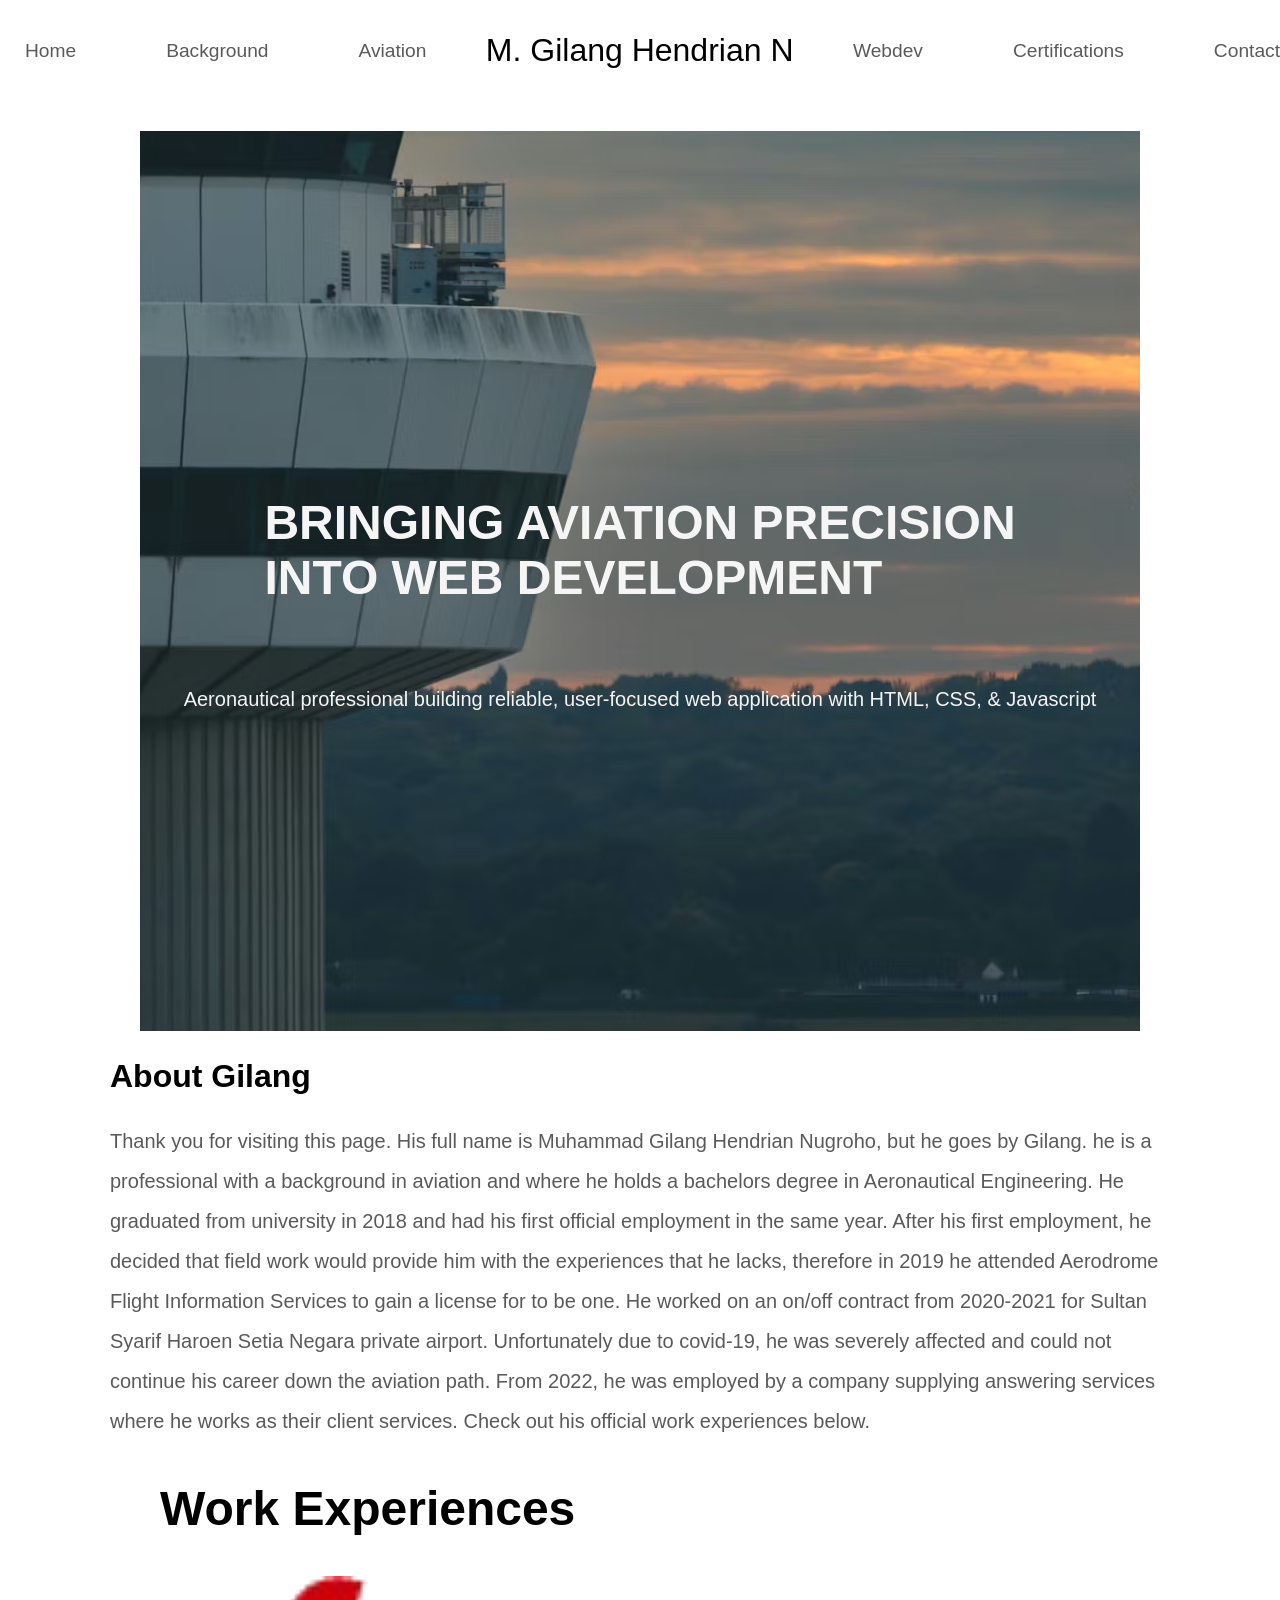
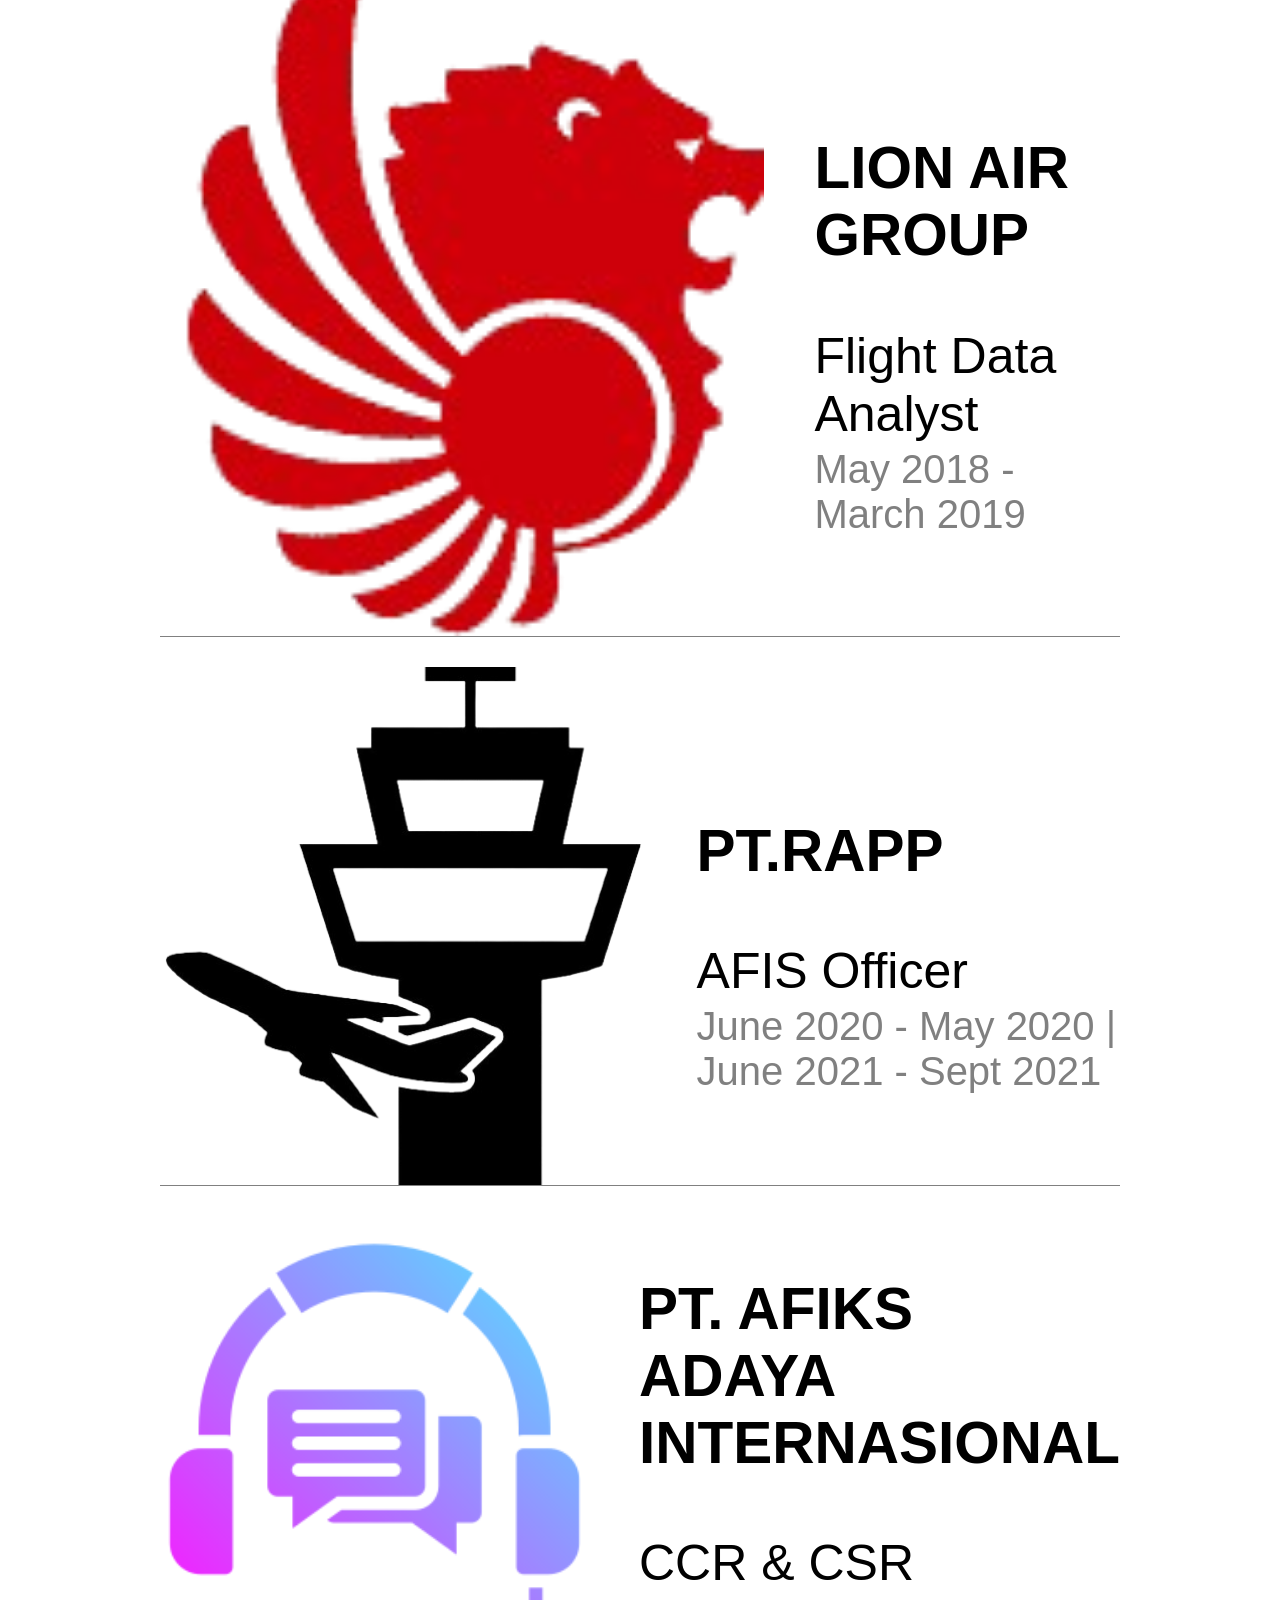
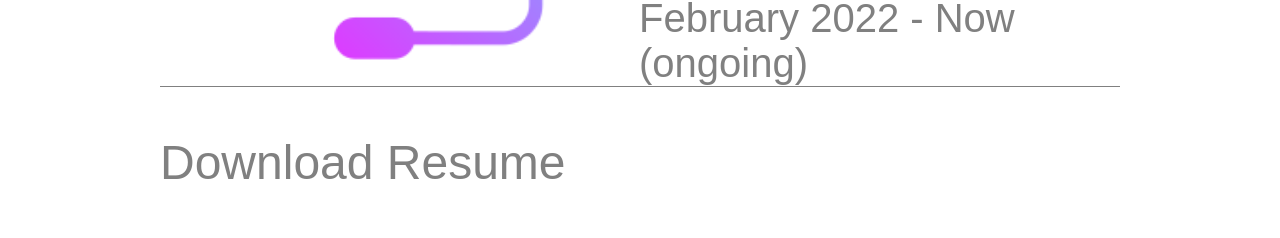
==== index.html @ 35572a52 "exam update_7_apikeyremoved(12/04)" ====
<!DOCTYPE html>
<html lang="en">
<!-- THIS WHOLE WEB PAGE IS INSPIRED BY louispeck.com -->

<head>
    <meta charset="UTF-8">
    <meta name="viewport" content="width=device-width, initial-scale=1.0">
    <title>Document</title>
    <link rel="stylesheet" href="styles.css">
    
</head>

<body>
    <header>
        <nav class="top-navigation">

            <div class="menu-icon">
                <img style="width: 30px;" src="images/hamburger-icon-removebg-preview.png" alt="menu-bar">
            </div>

            <div class="nav-bar1">
                <p><a href="index.html">Home</a></p>
                <p><a href="#me">Background</a></p>
                <p><a href="Aviation.html">Aviation</a></p>
            </div>

            <div class="name">
                <p>M. Gilang Hendrian N</p>
            </div>

            <div class="nav-bar2">
                <p><a href="webdev.html">Webdev</a></p>
                <p>Certifications</p>
                <p>Contact</p>
            </div>

        </nav>

        <div class="dropdown">
            <a href="index.html">Home</a>
            <a href="#me">Background</a>
            <a href="">Aviation</a>
            <a href="">Webdev</a>
            <a href="">Miscellanous</a>
            <a href="">Contact</a>
        </div>
    </header>

    <main>

        <!-- HERO SECTION -->
        <section class="hero container">
            <!-- <img src="images/hero-bg.png" alt="background"> -->
            <div class="hero-text">
                <h4>BRINGING AVIATION PRECISION <br>INTO WEB DEVELOPMENT</h4>
                <p>Aeronautical professional building reliable, user-focused web application with HTML, CSS, &
                    Javascript</p>
            </div>

        </section>

        <!-- ABOUT ME SECTION -->

        <section class="about-me container">
            <h2 id="me">About Gilang</h2>
            <div class="about-gilang">

                <p>
                    Thank you for visiting this page. His full name is Muhammad Gilang Hendrian Nugroho, but he goes by
                    Gilang. he is a professional with a background in aviation and where he holds a bachelors degree in
                    Aeronautical Engineering. He graduated from university in 2018 and had his first official employment
                    in
                    the same year. After his first employment, he decided that field work would provide him with the
                    experiences that he lacks, therefore in 2019 he attended Aerodrome Flight Information Services to
                    gain a
                    license for to be one. He worked on an on/off contract from 2020-2021 for Sultan Syarif Haroen Setia
                    Negara private airport. Unfortunately due to covid-19, he was severely affected and could not
                    continue
                    his career down the aviation path. From 2022, he was employed by a company supplying answering
                    services
                    where he works as their client services. Check out his official work experiences below.
                </p>

            </div>
        </section>
        <!-- this experience section is inspired by alexpate.com/info -->
        <section class="work-experience container">
            <h2>Work Experiences</h2>

            <div class="experience-item">
                <img src="images/lion_air-removebg-preview.png" alt="lion air">
                <div class="experiences-text">
                    <h3>LION AIR GROUP</h3>
                    <p class="role">Flight Data Analyst</p>
                    <p class="date">May 2018 - March 2019</p>

                </div>
            </div>

            <div class="experience-item">
                <img src="images/atc-removebg-preview.png" alt="call center">
                <div class="experiences-text">
                    <h3>PT.RAPP</h3>
                    <p class="role">AFIS Officer</p>
                    <p class="date">June 2020 - May 2020 | June 2021 - Sept 2021</p>

                </div>
            </div>

            <div class="experience-item">
                <img src="images/call center.png" alt="ATC">
                <div class="experiences-text">
                    <h3>PT. AFIKS ADAYA INTERNASIONAL</h3>
                    <p class="role">CCR & CSR</p>
                    <p class="date">February 2022 - Now (ongoing)</p>

                </div>

            </div>

            <div class="resume">
                <p><a href="misc file/RESUME 3.0.pdf">Download Resume</a></p>
            </div>

        </section>





    </main>
</body>

</html>
---- styles.css ----
/* WHOLE DOCUMENT STYLING */

:root {
    --primary: #0361a8;
    /*blue */
    --secondary: #ff7442;
    /*orange*/
    --alternate: #c2444b;
    /*red*/
}

*{
   font-family: sans-serif;
   box-sizing: border-box;
}

body{
    margin: 0;
    overflow-x: hidden;
}

html{
    scroll-behavior: smooth;
}

/* .about-me, .work-experience, .aviation-experience{
    font-size: 80px;
    margin-inline: 200px;
    padding-inline: 200px;
} */

.container{
    max-width: 1000px;
    margin: 0 auto;
    padding: 0 20px;
}





/* >>>>>>>>>>>>>>>>>>>>>>>>>>>>>>> */

/* HEADER SECTION STYLING */

.top-navigation {
    margin-bottom: 30px;
    color: rgb(90, 90, 90);
    display: grid;
    grid-template-columns: 1fr 1fr 1fr;
    font-size: clamp(1rem, 1.5vw, 2rem);
    position: relative;
    z-index: 10;
}

a{
    text-decoration: none;
    color: inherit;
}


.nav-bar1{
    color: rgb(90, 90, 90);
    gap: 90px;
    display: flex;
    justify-content: flex-end;
    align-items: center;
    /* font-size: clamp(14px, 1.5vw, 18px); */
}

.name {    
    display: flex;
    justify-content: center;
    align-items: center;
    font-size: clamp(1rem, 2.5vw, 2rem);
    color: black;
}

.nav-bar2{
    color: rgb(90, 90, 90);
    gap: 90px;
    display: flex;
    justify-content: flex-start;
    align-items: center;
    /* font-size: clamp(14px, 1.5vw, 18px); */
}

.menu-icon{
    display: none;
}

.nav-bar1 p:hover{
    color: #0361a8;
    transition: all 0.2s ease-in-out;
}

.nav-bar2 p:hover{
    color: #0361a8;
    transition: all 0.2s ease-in-out;
}

.dropdown{
    display: none;
  position: absolute;
  background-color: #f9f9f9;
  min-width: 160px;
  box-shadow: 0px 8px 16px 0px rgba(0,0,0,0.2);
  z-index: 1;
    
}

/* >>>>>>>>>>>>>>>>>>>>>>>>>>>>>>> */

/* HERO SECTION STYLING */

.hero {
    border: 1px solid transparent;
    height: 100vh;
    background-image: url(images/hero-bg.png);
    background-position: center;
    background-repeat: no-repeat;
    
    display: flex;
    justify-content: center;
    align-items: center;
}

/* .hero img {
    position: absolute;
    inset: 0;
    z-index: -1;
    width: 100%;
    height: 100%;
    object-fit: cover;
    filter: brightness(0.6) opacity(80%);
} */

.hero-text {
    display: flex;
    flex-direction: column;
    align-items: center;
    justify-content: center;
    color: whitesmoke;
}

.hero-text h4 {
    
    /* display: flex;
    justify-content: center;
    align-items: center;
    text-align: center; */
    font-size: clamp(1.75rem, 5vw, 3rem);
}

.hero-text p {
    font-size: clamp(.875rem, 2vw, 1.25rem);
}

.hero-altpg{
    border: 1px solid transparent;
    position: relative;
    height: 110vh;
    display: flex;
    justify-content: center;
    align-items: center;
    overflow: hidden;

}

.hero-altpg img{

    position: absolute;
    inset: 0;
    z-index: -1;
    width: 100%;
    height: 100%;
    object-fit: fill;
    filter: brightness(0.6) opacity(80%);
    /* position: relative;
    align-items: center;
    inset: 0;
    z-index: -1;
    width: 70%;
    height: 100%;
    object-fit: fill;
    filter: brightness(0.6) opacity(80%); */
}



/* >>>>>>>>>>>>>>>>>>>>>>>>>>>>>>> */

/* ABOUT ME SECTION */

.about-me{
    margin: 0 auto;
    padding: 0 20px;
    max-width: 1100px;
}

.about-me h2{
    font-size: clamp(1.5rem, 4vw, 2rem);
}

.about-gilang p{
    line-height: 2.0;
    color: rgb(90, 90, 90);
    font-size: clamp(.875rem, 2vw, 1.25rem);
    
}

.about-me ul{
    list-style: none;
    line-height: 2.0;
}

.work-experience{
    font-size: clamp(1.5rem, 4vw, 2rem);
}
.experience-item{
    border-bottom: 1px solid grey;
    display: flex;
    align-items: center;
    gap: 20px;
    margin-bottom: 30px;
    font-size: 55px;
}

.experiences-text{
    margin-left: 30px;
    font-size: 50px;
}

.experience-item img{
    width: 100%;
    border-radius: 30px;
    
}

.role {
    margin: 4px 0;
}

.date {
    margin: 0;
    color: gray;
    font-size: 2.5rem;
}

.resume{
    font-size: 3.0rem;
    color: grey;
}

.resume:hover{
    color: black;
    transition: all 0.2s ease-in-out;
}

/* >>>>>>>>>>>>>>>>>>>>>>>>>>>>>>> */

/* AVIATION SECTION */

.aviation-item{
    border-bottom: 1px solid grey;
    color: rgb(90, 90, 90);
    display: flex;
    align-items: center;
    gap: 20px;
    margin-bottom: 50px;
    margin-top: 50px;
    padding-bottom: 100px;
    font-size: 55px;
}

.video-section{
    display: grid;
    grid-template-columns: 1fr 1fr;
    /* gap: 20px; */
    }

.video-card{
    border: 1px solid black;
    height:80vh;
    width: 95%;
    border-radius: 50px;
    overflow: hidden;
    box-shadow: 0 4px 8px rgba(0,0,0,0.1);
}

.video-card video{
     width: 100%;
     height: 70%;
     object-fit: fill;
     /* border-radius: 20px; */
}

.video-description{    
}

.video-description h4{
    border-bottom: 1px solid black;
    margin-top: 0;
    margin-bottom: 0;
    font-size: 50px;
    padding-inline: px;
}

.video-description p{
    font-size: 40px;
    
    margin-top: 0;
}

/* >>>>>>>>>>>>>>>>>>>>>>>>>>>>>>> */

/* WEB DEV & PROJECTS SECTION */

.projects-section {
  display: flex;
  gap: 20px;
  flex-wrap: wrap;
}

.project-card {
  width: 320px;
  border-radius: 20px;
  overflow: hidden;
  background: white;
  box-shadow: 0 4px 12px rgba(0,0,0,0.1);
  transition: transform 0.3s ease;
}

.project-card:hover {
  transform: translateY(-5px);
}

.project-card img {
  width: 100%;
  height: 180px;
  object-fit: cover;
}

.project-content {
  padding: 15px;
}

.project-links {
  display: flex;
  gap: 15px;
  margin-top: 10px;
}

.project-links a {
  color: var(--primary);
  font-weight: bold;
}



@media screen and (max-width:768px){

    .hero-text h4 {
        font-size: 28px;
    }

    .hero-text p {
        font-size: 16px;
    }

    .about-me {
        margin: 0;
        padding: 0 20px;
    }

    .work-experience {
        margin: 0;
        padding: 0 20px;
    }



}
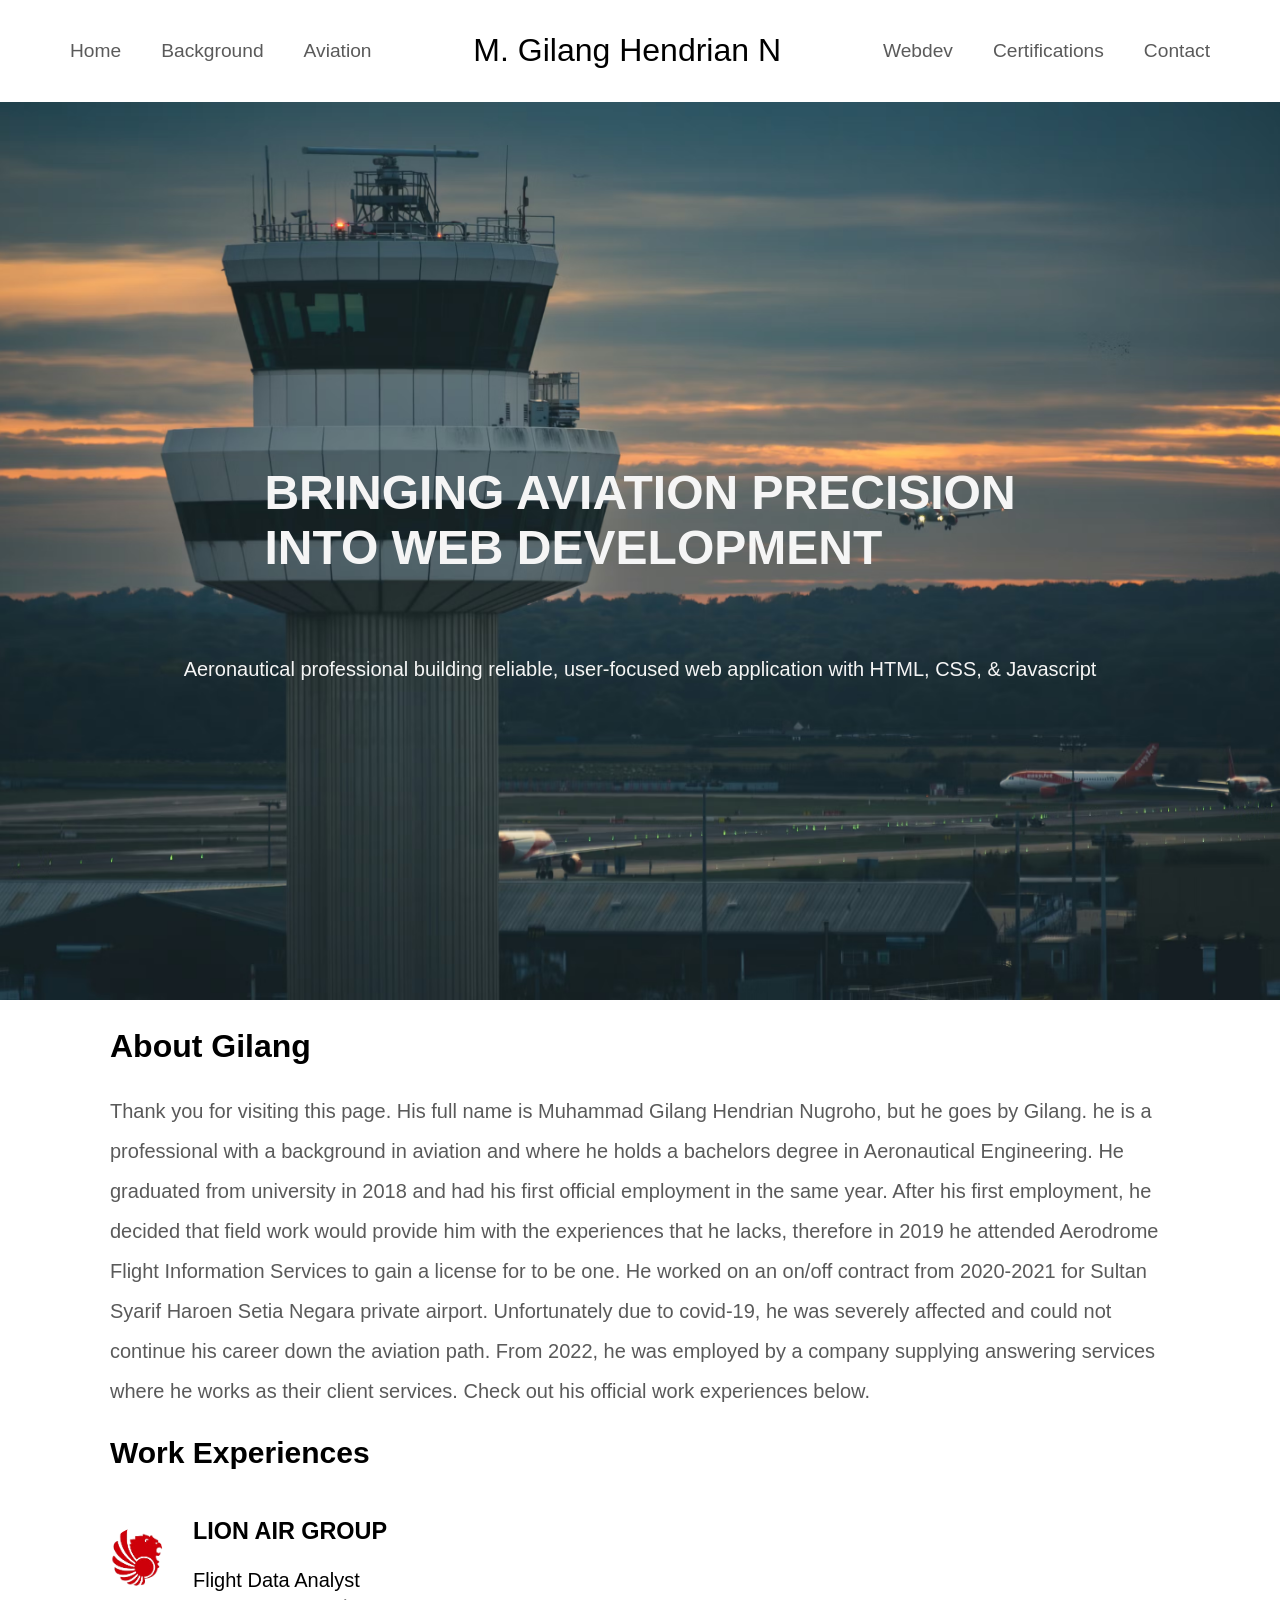
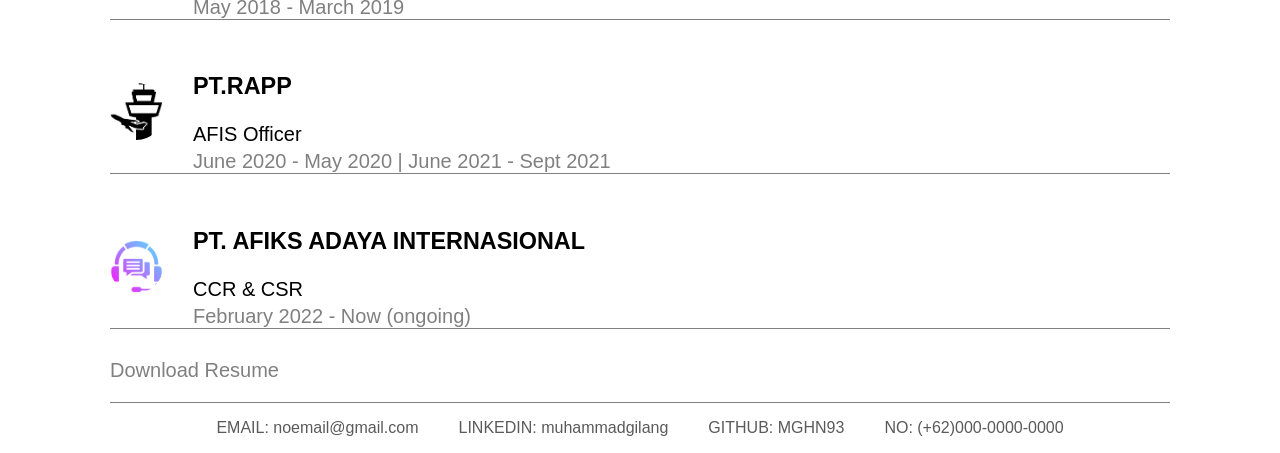
==== commit 6873149c: "exam update_8_almostfinal(12/04)" ====
--- a/index.html
+++ b/index.html
@@ -7,16 +7,12 @@
     <meta name="viewport" content="width=device-width, initial-scale=1.0">
     <title>Document</title>
     <link rel="stylesheet" href="styles.css">
-    
+
 </head>
 
 <body>
     <header>
         <nav class="top-navigation">
-
-            <div class="menu-icon">
-                <img style="width: 30px;" src="images/hamburger-icon-removebg-preview.png" alt="menu-bar">
-            </div>
 
             <div class="nav-bar1">
                 <p><a href="index.html">Home</a></p>
@@ -30,26 +26,52 @@
 
             <div class="nav-bar2">
                 <p><a href="webdev.html">Webdev</a></p>
-                <p>Certifications</p>
-                <p>Contact</p>
+                <div class="dropdown">
+                    <p>Certifications</p>
+                    <div class="dropdown-content">
+                        <p>IELTS</p>
+                        <p>IELP</p>
+                        <p>AFIS LICENSE</p>
+                        <p>AFIS CERTIFICATE</p>
+
+                    </div>
+                </div>
+                <p> <a href="#footer">Contact</a></p>
             </div>
 
         </nav>
 
-        <div class="dropdown">
-            <a href="index.html">Home</a>
-            <a href="#me">Background</a>
-            <a href="">Aviation</a>
-            <a href="">Webdev</a>
-            <a href="">Miscellanous</a>
-            <a href="">Contact</a>
+        <div class="menu-icon" id="menu-btn">
+            ☰
+        </div>
+
+        <div class="mobile-menu" id="mobile-menu">
+            <div class="close-btn" id="close-btn">✕</div>
+
+            <div class="mobile-links">
+                <a href="index.html">Home</a>
+                <a href="#me">Background</a>
+                <a href="Aviation.html">Aviation</a>
+                <a href="webdev.html">Webdev</a>
+                <div class="mobile-links-dropdown" id="cert-toggle">
+                    <span>Certifications +</span>
+                    <div class="mobile-dropdown-content" id="cert-menu">
+                        <a href="">IELTS</a>
+                        <a href="">IELP</a>
+                        <a href="">AFIS LICENSE</a>
+                        <a href="">AFIS CERTIFICATE</a>
+
+                    </div>
+                </div>
+                <a href="#footer">Contact</a>
+            </div>
         </div>
     </header>
 
     <main>
 
         <!-- HERO SECTION -->
-        <section class="hero container">
+        <section class="hero">
             <!-- <img src="images/hero-bg.png" alt="background"> -->
             <div class="hero-text">
                 <h4>BRINGING AVIATION PRECISION <br>INTO WEB DEVELOPMENT</h4>
@@ -129,6 +151,39 @@
 
 
     </main>
+
+    <script>
+        const menuBtn = document.getElementById('menu-btn');
+        const closeBtn = document.getElementById('close-btn');
+        const mobileMenu = document.getElementById('mobile-menu');
+
+        menuBtn.addEventListener('click', () => {
+            mobileMenu.classList.add('active');
+        });
+
+        closeBtn.addEventListener('click', () => {
+            mobileMenu.classList.remove('active');
+        });
+
+        const certToggle = document.getElementById('cert-toggle');
+
+        certToggle.addEventListener('click', () => {
+            certToggle.classList.toggle('active');
+        });
+    </script>
 </body>
 
+<footer>
+    <nav class="footer-navigation" id="footer">
+
+        <div class="footer-bar">
+            <p>EMAIL: noemail@gmail.com</p>
+            <p>LINKEDIN: muhammadgilang</p>
+            <p>GITHUB: MGHN93</p>
+            <p>NO: (+62)000-0000-0000</p>
+        </div>
+    </nav>
+
+</footer>
+
 </html>
--- a/styles.css
+++ b/styles.css
@@ -9,27 +9,22 @@
     /*red*/
 }
 
-*{
-   font-family: sans-serif;
-   box-sizing: border-box;
-}
-
-body{
+* {
+    font-family: sans-serif;
+    box-sizing: border-box;
+}
+
+body {
     margin: 0;
     overflow-x: hidden;
 }
 
-html{
+html {
     scroll-behavior: smooth;
 }
 
-/* .about-me, .work-experience, .aviation-experience{
-    font-size: 80px;
-    margin-inline: 200px;
-    padding-inline: 200px;
-} */
-
-.container{
+
+.container {
     max-width: 1000px;
     margin: 0 auto;
     padding: 0 20px;
@@ -44,31 +39,37 @@
 /* HEADER SECTION STYLING */
 
 .top-navigation {
-    margin-bottom: 30px;
-    color: rgb(90, 90, 90);
+    max-width: 100%;
+    margin: 0 auto;
+    padding: 0 70px;
+    color: rgb(90, 90, 90);
+
+
     display: grid;
-    grid-template-columns: 1fr 1fr 1fr;
+    grid-template-columns: auto 1fr auto;
     font-size: clamp(1rem, 1.5vw, 2rem);
     position: relative;
     z-index: 10;
 }
 
-a{
+a {
     text-decoration: none;
     color: inherit;
 }
 
 
-.nav-bar1{
-    color: rgb(90, 90, 90);
-    gap: 90px;
-    display: flex;
-    justify-content: flex-end;
+.nav-bar1 {
+
+    color: rgb(90, 90, 90);
+    gap: 40px;
+    display: flex;
+    justify-content: flex-start;
     align-items: center;
     /* font-size: clamp(14px, 1.5vw, 18px); */
 }
 
-.name {    
+.name {
+
     display: flex;
     justify-content: center;
     align-items: center;
@@ -76,40 +77,76 @@
     color: black;
 }
 
-.nav-bar2{
-    color: rgb(90, 90, 90);
-    gap: 90px;
-    display: flex;
-    justify-content: flex-start;
+.nav-bar2 {
+
+    color: rgb(90, 90, 90);
+    gap: 40px;
+    display: flex;
+    justify-content: flex-end;
     align-items: center;
     /* font-size: clamp(14px, 1.5vw, 18px); */
 }
 
-.menu-icon{
+.menu-icon {
     display: none;
 }
 
-.nav-bar1 p:hover{
+.nav-bar1 p:hover {
     color: #0361a8;
     transition: all 0.2s ease-in-out;
 }
 
-.nav-bar2 p:hover{
+.nav-bar2 p:hover {
     color: #0361a8;
     transition: all 0.2s ease-in-out;
 }
 
-.dropdown{
+.dropdown {
+    position: relative;
+}
+
+.dropdown-content {
     display: none;
-  position: absolute;
-  background-color: #f9f9f9;
-  min-width: 160px;
-  box-shadow: 0px 8px 16px 0px rgba(0,0,0,0.2);
-  z-index: 1;
-    
-}
+    position: absolute;
+    background-color: #f9f9f9;
+    min-width: 130px;
+    box-shadow: 0px 8px 16px 0px rgba(0, 0, 0, 0.2);
+    padding: 12px 16px;
+}
+
+.dropdown:hover .dropdown-content {
+    display: block;
+    cursor: pointer;
+}
+
+
 
 /* >>>>>>>>>>>>>>>>>>>>>>>>>>>>>>> */
+
+/* FOOTER SECTION STYLING */
+.footer-navigation {
+    margin: 0 auto;
+    color: rgb(90, 90, 90);
+    margin: 0 auto;
+    padding: 0 20px;
+    max-width: 1100px;
+    display: flex;
+    flex-direction: column;
+    font-size: clamp(.875rem, 1.25vw, 1.25rem);
+    position: relative;
+    z-index: 10;
+}
+
+.footer-bar {
+    border-top: 1px solid grey;
+    color: rgb(90, 90, 90);
+    gap: 40px;
+    display: flex;
+    justify-content: center;
+    align-items: center;
+    /* font-size: clamp(14px, 1.5vw, 18px); */
+}
+
 
 /* HERO SECTION STYLING */
 
@@ -119,21 +156,14 @@
     background-image: url(images/hero-bg.png);
     background-position: center;
     background-repeat: no-repeat;
-    
+    background-size: cover;
+
     display: flex;
     justify-content: center;
     align-items: center;
 }
 
-/* .hero img {
-    position: absolute;
-    inset: 0;
-    z-index: -1;
-    width: 100%;
-    height: 100%;
-    object-fit: cover;
-    filter: brightness(0.6) opacity(80%);
-} */
+
 
 .hero-text {
     display: flex;
@@ -144,11 +174,7 @@
 }
 
 .hero-text h4 {
-    
-    /* display: flex;
-    justify-content: center;
-    align-items: center;
-    text-align: center; */
+
     font-size: clamp(1.75rem, 5vw, 3rem);
 }
 
@@ -156,85 +182,78 @@
     font-size: clamp(.875rem, 2vw, 1.25rem);
 }
 
-.hero-altpg{
+.hero-altpg {
     border: 1px solid transparent;
+    height: 100vh;
+    width: 100%;
+    background-image: url(images/turbofan.png);
+    background-position: center;
+    background-repeat: no-repeat;
+    background-size: cover;
     position: relative;
-    height: 110vh;
-    display: flex;
-    justify-content: center;
-    align-items: center;
-    overflow: hidden;
-
-}
-
-.hero-altpg img{
-
-    position: absolute;
-    inset: 0;
-    z-index: -1;
-    width: 100%;
-    height: 100%;
-    object-fit: fill;
-    filter: brightness(0.6) opacity(80%);
-    /* position: relative;
-    align-items: center;
-    inset: 0;
-    z-index: -1;
-    width: 70%;
-    height: 100%;
-    object-fit: fill;
-    filter: brightness(0.6) opacity(80%); */
-}
-
+}
 
 
 /* >>>>>>>>>>>>>>>>>>>>>>>>>>>>>>> */
 
 /* ABOUT ME SECTION */
 
-.about-me{
+.about-me {
     margin: 0 auto;
     padding: 0 20px;
     max-width: 1100px;
 }
 
-.about-me h2{
+.about-me h2 {
     font-size: clamp(1.5rem, 4vw, 2rem);
 }
 
-.about-gilang p{
+.about-gilang p {
     line-height: 2.0;
     color: rgb(90, 90, 90);
     font-size: clamp(.875rem, 2vw, 1.25rem);
-    
-}
-
-.about-me ul{
+
+}
+
+.about-me ul {
     list-style: none;
     line-height: 2.0;
 }
 
-.work-experience{
-    font-size: clamp(1.5rem, 4vw, 2rem);
-}
-.experience-item{
+/* >>>>>>>>>>>>>>>>>>>>>>>>>>>>>>> */
+
+
+/* WORK EXPERIENCES SECTIONS */
+
+.work-experience {
+
+    font-size: clamp(.875rem, 3vw, 1.25rem);
+    margin: 0 auto;
+    padding: 0 20px;
+    max-width: 1100px;
+}
+
+.experience-item {
     border-bottom: 1px solid grey;
     display: flex;
     align-items: center;
     gap: 20px;
     margin-bottom: 30px;
-    font-size: 55px;
-}
-
-.experiences-text{
-    margin-left: 30px;
-    font-size: 50px;
-}
-
-.experience-item img{
-    width: 100%;
+    font-size: clamp(.875rem, 2vw, 1.25rem);
+}
+
+.experiences-text {
+    margin-left: 10px;
+    font-size: clamp(.875rem, 2vw, 1.25rem);
+}
+
+
+
+
+.experience-item img {
+    width: 5%;
     border-radius: 30px;
-    
+
 }
 
 .role {
@@ -244,15 +263,15 @@
 .date {
     margin: 0;
     color: gray;
-    font-size: 2.5rem;
-}
-
-.resume{
-    font-size: 3.0rem;
+    font-size: clamp(.875rem, 2vw, 1.25rem);
+}
+
+.resume {
+    font-size: clamp(.875rem, 2vw, 1.25rem);
     color: grey;
 }
 
-.resume:hover{
+.resume:hover {
     color: black;
     transition: all 0.2s ease-in-out;
 }
@@ -261,104 +280,143 @@
 
 /* AVIATION SECTION */
 
-.aviation-item{
+.aviation-experience {
+    margin: 0 auto;
+    padding: 0 20px;
+    max-width: 1100px;
+}
+
+.aviation-item {
     border-bottom: 1px solid grey;
     color: rgb(90, 90, 90);
     display: flex;
     align-items: center;
-    gap: 20px;
-    margin-bottom: 50px;
-    margin-top: 50px;
-    padding-bottom: 100px;
-    font-size: 55px;
-}
-
-.video-section{
+    gap: 30px;
+    margin: 60px 0;
+    padding-bottom: 40px;
+    border-bottom: 1px solid #ddd;
+    align-items: flex-start;
+}
+
+.aviation-item img {
+    width: 250px;
+    height: 160px;
+    object-fit: cover;
+    border-radius: 10px;
+}
+
+.aviation-item p {
+    font-size: 16px;
+    line-height: 1.6;
+}
+
+.aviation-item h4 {
+    margin: 10px 0;
+    font-size: 18px;
+}
+
+.aviation-item ul {
+    font-size: 16px;
+    line-height: 1.6;
+}
+
+.video-section {
     display: grid;
-    grid-template-columns: 1fr 1fr;
-    /* gap: 20px; */
-    }
-
-.video-card{
-    border: 1px solid black;
-    height:80vh;
-    width: 95%;
-    border-radius: 50px;
+    grid-template-columns: repeat(2, 1fr);
+    gap: 30px;
+    margin-top: 40px;
+}
+
+.video-card {
+    border-radius: 16px;
     overflow: hidden;
-    box-shadow: 0 4px 8px rgba(0,0,0,0.1);
-}
-
-.video-card video{
-     width: 100%;
-     height: 70%;
-     object-fit: fill;
-     /* border-radius: 20px; */
-}
-
-.video-description{    
-}
-
-.video-description h4{
-    border-bottom: 1px solid black;
-    margin-top: 0;
-    margin-bottom: 0;
-    font-size: 50px;
-    padding-inline: px;
-}
-
-.video-description p{
-    font-size: 40px;
-    
-    margin-top: 0;
+    background: white;
+    box-shadow: 0 6px 20px rgba(0, 0, 0, 0.1);
+}
+
+.video-card video {
+    width: 100%;
+    height: 220px;
+    object-fit: cover;
+    /* border-radius: 20px; */
+}
+
+.video-description {
+    padding: 15px;
+}
+
+.video-description h4 {
+    font-size: 18px;
+    margin-bottom: 8px;
+}
+
+.video-description p {
+    font-size: 14px;
+    color: #555;
 }
 
 /* >>>>>>>>>>>>>>>>>>>>>>>>>>>>>>> */
 
 /* WEB DEV & PROJECTS SECTION */
 
+.webdev-intro {
+    margin-top: 40px;
+    margin-bottom: 20px;
+}
+
+.webdev-intro h2 {
+    font-size: clamp(1.5rem, 4vw, 2rem);
+    margin-bottom: 10px;
+}
+
+.webdev-intro p {
+    color: #666;
+    font-size: 14px;
+}
+
 .projects-section {
-  display: flex;
-  gap: 20px;
-  flex-wrap: wrap;
+    display: grid;
+    grid-template-columns: repeat(auto-fit, minmax(280px, 1fr));
+    gap: 30px;
 }
 
 .project-card {
-  width: 320px;
-  border-radius: 20px;
-  overflow: hidden;
-  background: white;
-  box-shadow: 0 4px 12px rgba(0,0,0,0.1);
-  transition: transform 0.3s ease;
+    width: 320px;
+    border-radius: 20px;
+    overflow: hidden;
+    background: white;
+    box-shadow: 0 4px 12px rgba(0, 0, 0, 0.1);
+    transition: transform 0.3s ease;
 }
 
 .project-card:hover {
-  transform: translateY(-5px);
+    transform: translateY(-5px);
 }
 
 .project-card img {
-  width: 100%;
-  height: 180px;
-  object-fit: cover;
+    width: 100%;
+    height: 180px;
+    object-fit: cover;
 }
 
 .project-content {
-  padding: 15px;
+    padding: 15px;
 }
 
 .project-links {
-  display: flex;
-  gap: 15px;
-  margin-top: 10px;
+    display: flex;
+    gap: 15px;
+    margin-top: 10px;
 }
 
 .project-links a {
-  color: var(--primary);
-  font-weight: bold;
-}
-
-
-
-@media screen and (max-width:768px){
+    color: var(--primary);
+    font-weight: bold;
+}
+
+
+
+@media screen and (max-width:768px) {
 
     .hero-text h4 {
         font-size: 28px;
@@ -378,8 +436,111 @@
         padding: 0 20px;
     }
 
-
-
-}
-
- +    .nav-bar1,
+    .nav-bar2,
+    .name {
+        display: none;
+    }
+
+    .menu-icon {
+        display: block;
+        font-size: 28px;
+        cursor: pointer;
+        position: absolute;
+        left: 20px;
+        top: 20px;
+        z-index: 20;
+    }
+
+    .mobile-menu {
+        position: fixed;
+        inset: 0;
+        background: rgba(255, 255, 255, 0.95);
+
+        display: flex;
+        justify-content: center;
+        align-items: center;
+        flex-direction: column;
+
+        transform: translateY(-100%);
+        transition: transform 0.4s ease;
+
+        z-index: 999;
+    }
+
+    .mobile-menu.active {
+        transform: translateY(0);
+    }
+
+    .mobile-links {
+        display: flex;
+        flex-direction: column;
+        gap: 20px;
+        text-align: center;
+    }
+
+    .mobile-links a {
+        font-size: 20px;
+        letter-spacing: 3px;
+        color: #555;
+    }
+
+    .mobile-links a:hover {
+        color: var(--primary);
+    }
+
+    .close-btn {
+        position: absolute;
+        top: 20px;
+        left: 20px;
+        font-size: 28px;
+        cursor: pointer;
+    }
+
+    .mobile-links-dropdown {
+        display: flex;
+        flex-direction: column;
+        align-items: center;
+        cursor: pointer;
+        font-size: 20px;
+        letter-spacing: 3px;
+        color: #555;
+    }
+
+    .mobile-links-dropdown span {
+    padding: 10px 0;
+}
+
+    .mobile-dropdown-content {
+        display: none;
+        flex: column;
+        gap: 10px;
+        margin-top: 10px;
+    }
+
+    .mobile-dropdown-content a {
+        font-size: 16px;
+        letter-spacing: 3px;
+        color: #777;
+    }
+
+    .mobile-dropdown-content a:hover {
+        color: var(--primary);
+    }
+
+    .mobile-links-dropdown.active .mobile-dropdown-content {
+    display: flex;
+    flex-direction: column;
+}
+
+}
+
+@media screen and (min-width:769px) {
+
+    .menu-icon,
+    .mobile-menu,
+    .close-btn,
+    .mobile-links {
+        display: none;
+    }
+}
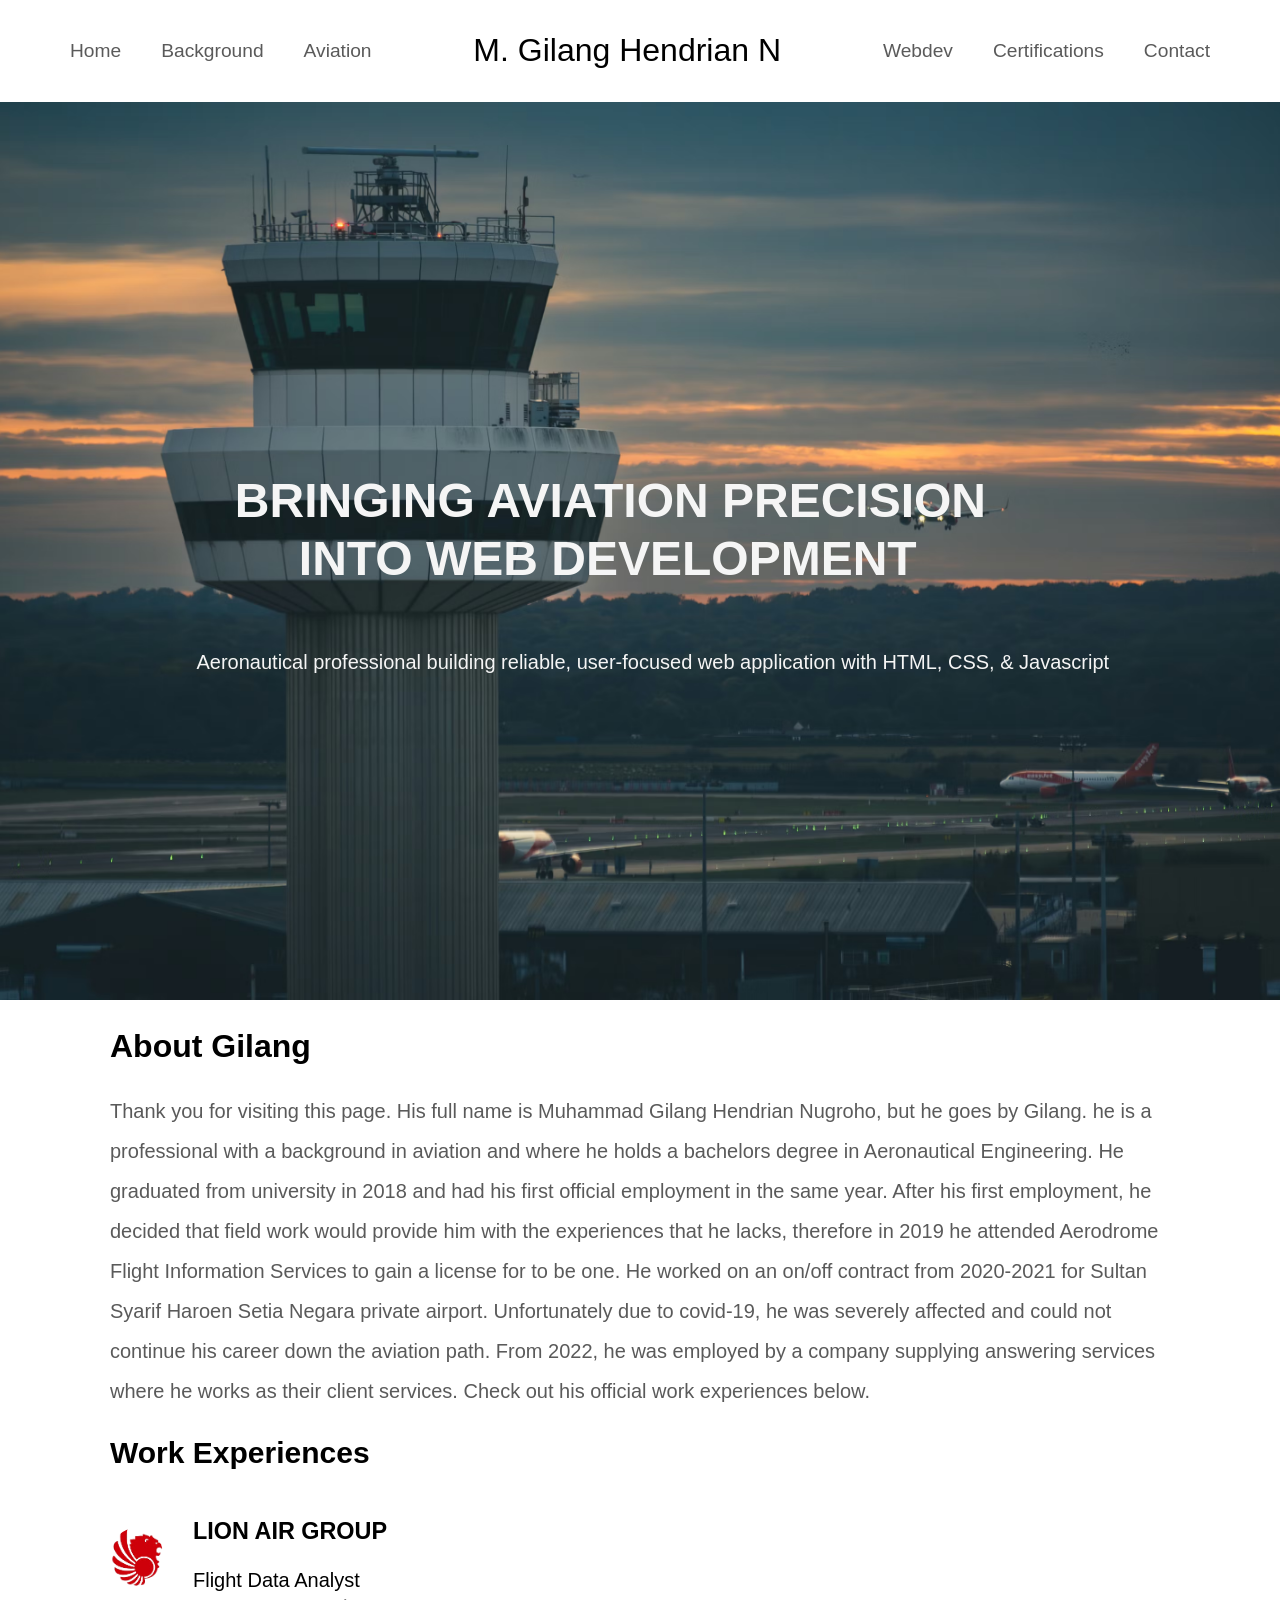
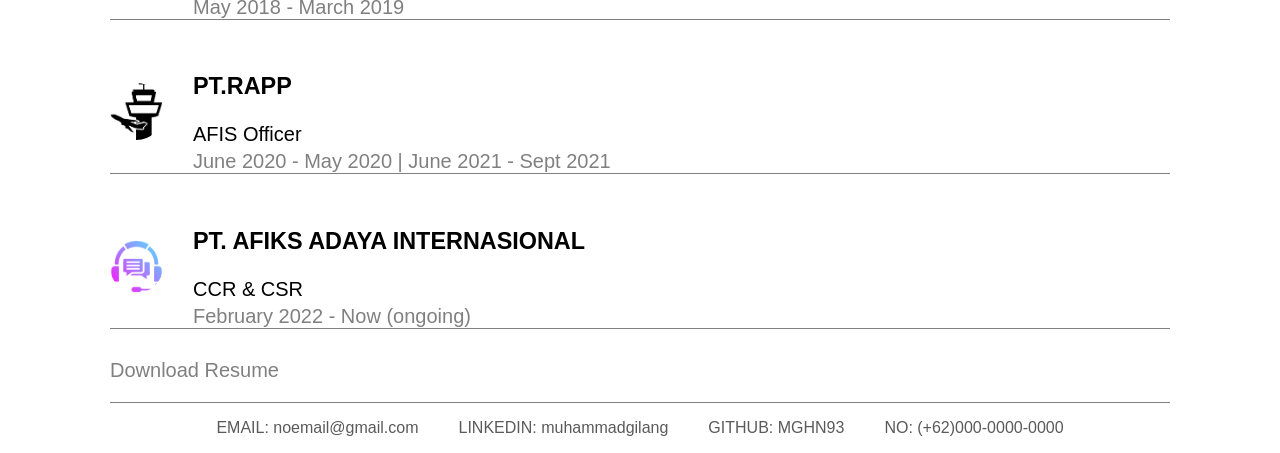
==== commit 07f43588: "exam update_final (13/04)" ====
--- a/index.html
+++ b/index.html
@@ -38,43 +38,47 @@
                 </div>
                 <p> <a href="#footer">Contact</a></p>
             </div>
-
         </nav>
 
-        <div class="menu-icon" id="menu-btn">
-            ☰
-        </div>
 
-        <div class="mobile-menu" id="mobile-menu">
-            <div class="close-btn" id="close-btn">✕</div>
+        <nav>
+            <div class="menu-icon" id="menu-btn">
+                ☰
+            </div>
+            <div class="mobile-menu" id="mobile-menu">
+                <div class="close-btn" id="close-btn">✕</div>
 
-            <div class="mobile-links">
-                <a href="index.html">Home</a>
-                <a href="#me">Background</a>
-                <a href="Aviation.html">Aviation</a>
-                <a href="webdev.html">Webdev</a>
-                <div class="mobile-links-dropdown" id="cert-toggle">
-                    <span>Certifications +</span>
-                    <div class="mobile-dropdown-content" id="cert-menu">
-                        <a href="">IELTS</a>
-                        <a href="">IELP</a>
-                        <a href="">AFIS LICENSE</a>
-                        <a href="">AFIS CERTIFICATE</a>
+                <div class="mobile-links">
+                    <a href="index.html">Home</a>
+                    <a href="#me">Background</a>
+                    <a href="Aviation.html">Aviation</a>
+                    <a href="webdev.html">Webdev</a>
+                    <div class="mobile-links-dropdown" id="cert-toggle">
+                        <span>Certifications +</span>
+                        <div class="mobile-dropdown-content" id="cert-menu">
+                            <a href="">IELTS</a>
+                            <a href="">IELP</a>
+                            <a href="">AFIS LICENSE</a>
+                            <a href="">AFIS CERTIFICATE</a>
 
+                        </div>
                     </div>
+                    <a href="#footer">Contact</a>
                 </div>
-                <a href="#footer">Contact</a>
             </div>
-        </div>
+        </nav>
+
     </header>
 
     <main>
 
         <!-- HERO SECTION -->
         <section class="hero">
-            <!-- <img src="images/hero-bg.png" alt="background"> -->
-            <div class="hero-text">
-                <h4>BRINGING AVIATION PRECISION <br>INTO WEB DEVELOPMENT</h4>
+            <div>
+                <h4 class="hero-title">
+                    <span class="line1">BRINGING AVIATION PRECISION</span>
+                    <span class="line2">INTO WEB DEVELOPMENT</span> 
+                </h4>
                 <p>Aeronautical professional building reliable, user-focused web application with HTML, CSS, &
                     Javascript</p>
             </div>
--- a/styles.css
+++ b/styles.css
@@ -3,10 +3,6 @@
 :root {
     --primary: #0361a8;
     /*blue */
-    --secondary: #ff7442;
-    /*orange*/
-    --alternate: #c2444b;
-    /*red*/
 }
 
 * {
@@ -65,7 +61,6 @@
     display: flex;
     justify-content: flex-start;
     align-items: center;
-    /* font-size: clamp(14px, 1.5vw, 18px); */
 }
 
 .name {
@@ -84,7 +79,6 @@
     display: flex;
     justify-content: flex-end;
     align-items: center;
-    /* font-size: clamp(14px, 1.5vw, 18px); */
 }
 
 .menu-icon {
@@ -144,7 +138,6 @@
     display: flex;
     justify-content: center;
     align-items: center;
-    /* font-size: clamp(14px, 1.5vw, 18px); */
 }
 
 
@@ -157,30 +150,37 @@
     background-position: center;
     background-repeat: no-repeat;
     background-size: cover;
-
     display: flex;
     justify-content: center;
     align-items: center;
 }
 
-
-
-.hero-text {
+.hero-title {
+    color: whitesmoke;
+    font-size: clamp(1.75rem, 5vw, 3rem);
+    line-height: 1.2;
     display: flex;
     flex-direction: column;
-    align-items: center;
-    justify-content: center;
+    align-items: flex-start;
+    margin-left: clamp(20px, 5vw, 100px);
+}
+
+.hero-title span {
+    display: block;
+}
+
+.line2 {
+    margin-left: clamp(20px, 5vw, 100px);
+}
+
+.hero p {
     color: whitesmoke;
-}
-
-.hero-text h4 {
-
-    font-size: clamp(1.75rem, 5vw, 3rem);
-}
-
-.hero-text p {
     font-size: clamp(.875rem, 2vw, 1.25rem);
-}
+    display: flex;
+    justify-content: column;
+    margin-left: clamp(20px, 2vw, 100px);
+}
+
 
 .hero-altpg {
     border: 1px solid transparent;
@@ -247,9 +247,6 @@
     font-size: clamp(.875rem, 2vw, 1.25rem);
 }
 
-
-
-
 .experience-item img {
     width: 5%;
     border-radius: 30px;
@@ -446,9 +443,9 @@
         display: block;
         font-size: 28px;
         cursor: pointer;
-        position: absolute;
+        /* position: absolute;
         left: 20px;
-        top: 20px;
+        top: 20px; */
         z-index: 20;
     }
 
@@ -508,8 +505,8 @@
     }
 
     .mobile-links-dropdown span {
-    padding: 10px 0;
-}
+        padding: 10px 0;
+    }
 
     .mobile-dropdown-content {
         display: none;
@@ -529,9 +526,9 @@
     }
 
     .mobile-links-dropdown.active .mobile-dropdown-content {
-    display: flex;
-    flex-direction: column;
-}
+        display: flex;
+        flex-direction: column;
+    }
 
 }
 
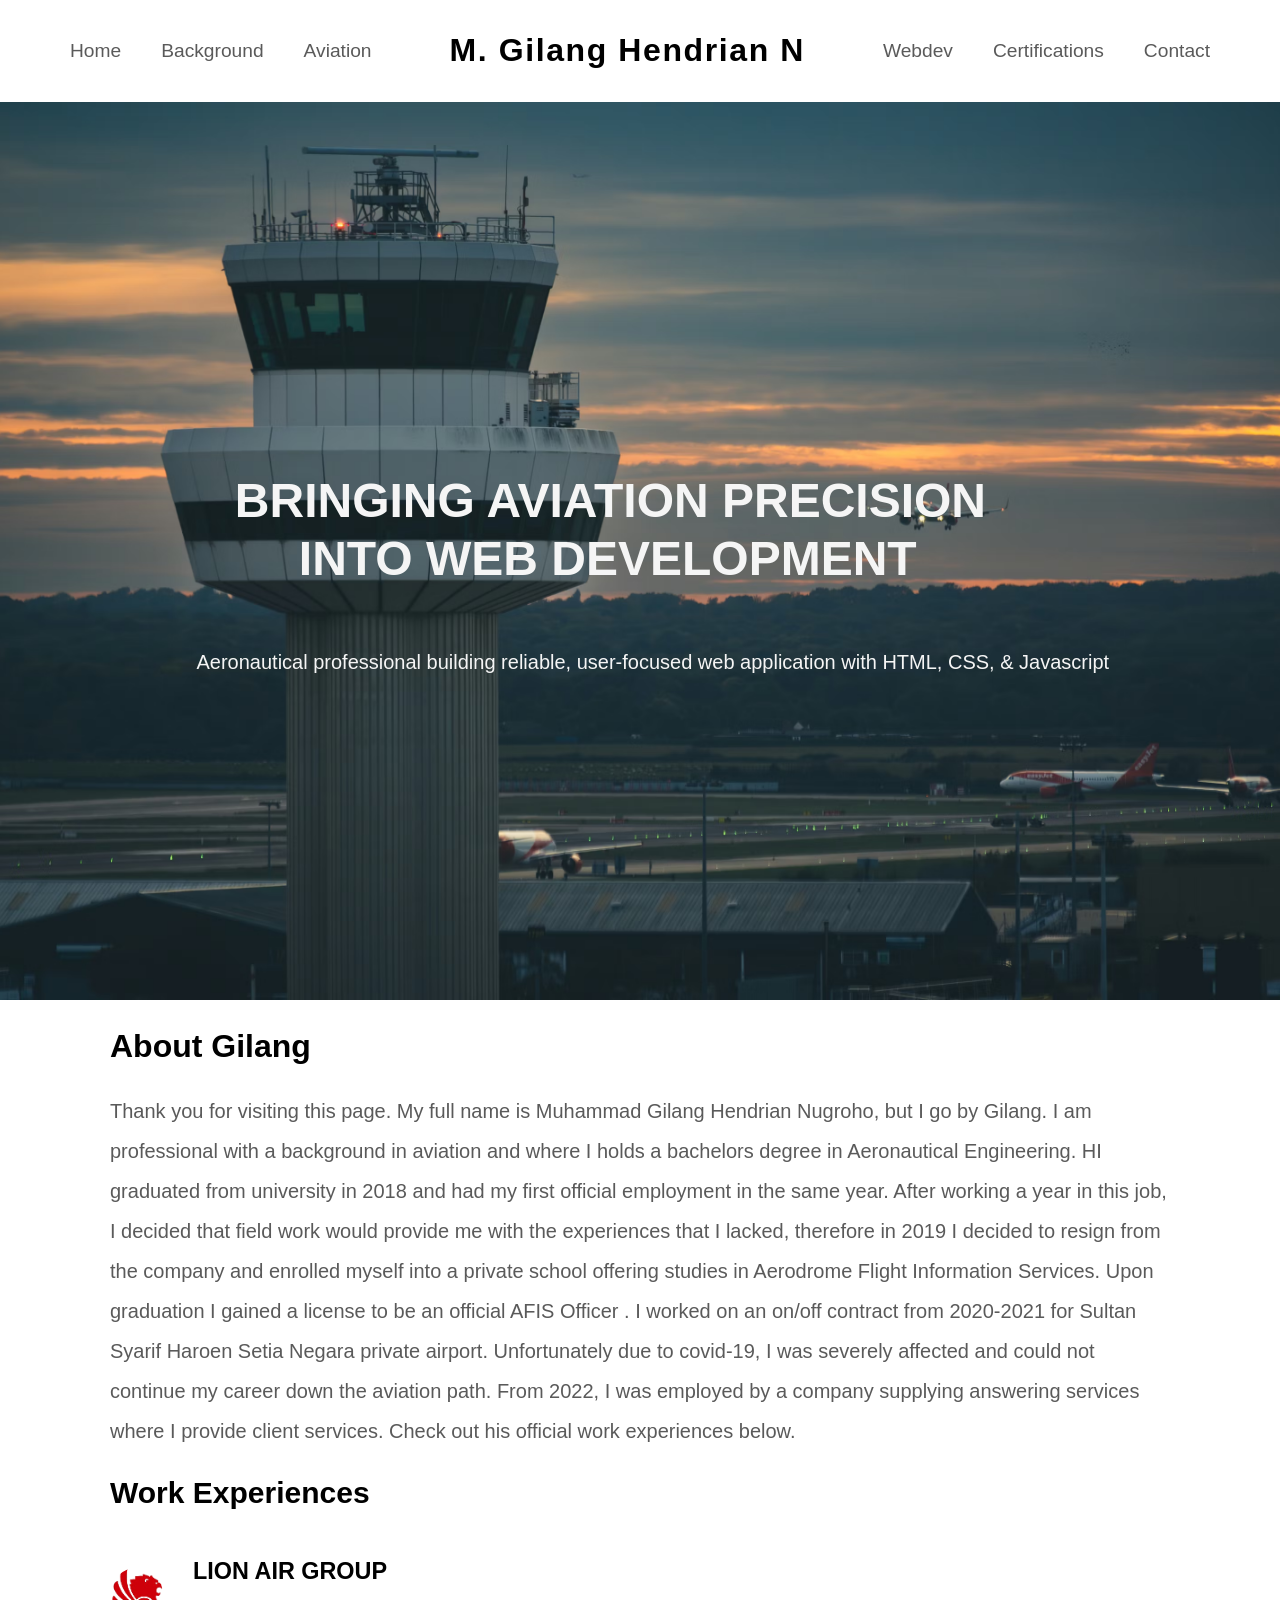
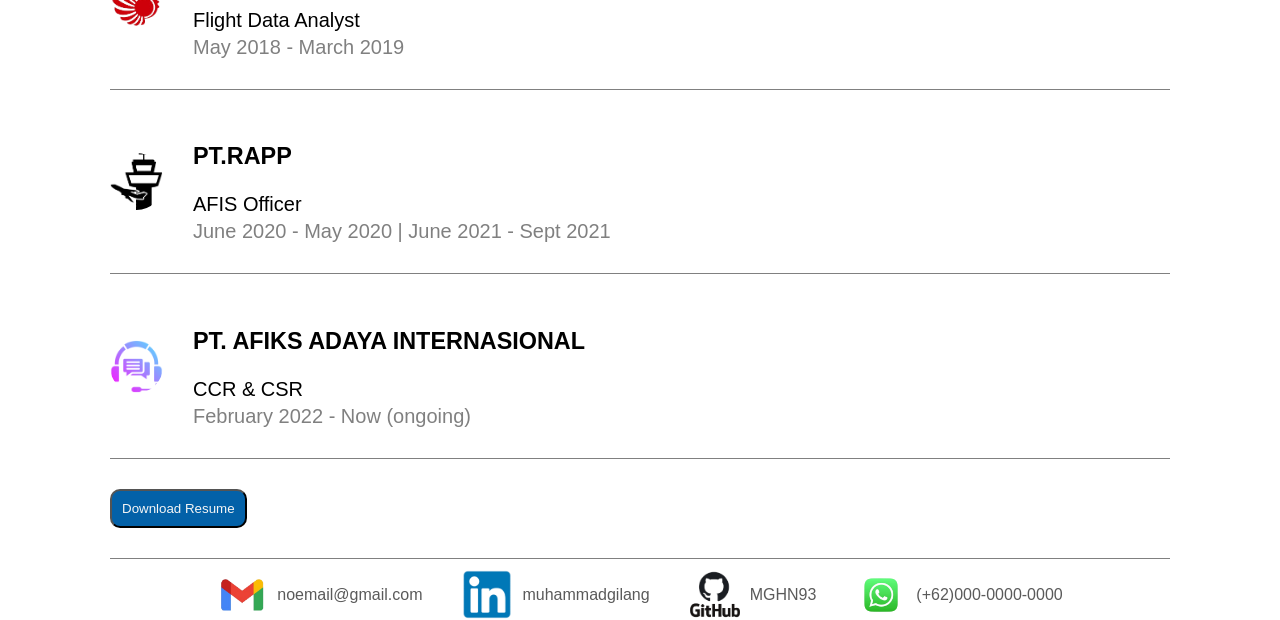
==== commit 63c123a1: "exam update_final.part2" ====
--- a/index.html
+++ b/index.html
@@ -77,7 +77,7 @@
             <div>
                 <h4 class="hero-title">
                     <span class="line1">BRINGING AVIATION PRECISION</span>
-                    <span class="line2">INTO WEB DEVELOPMENT</span> 
+                    <span class="line2">INTO WEB DEVELOPMENT</span>
                 </h4>
                 <p>Aeronautical professional building reliable, user-focused web application with HTML, CSS, &
                     Javascript</p>
@@ -92,19 +92,20 @@
             <div class="about-gilang">
 
                 <p>
-                    Thank you for visiting this page. His full name is Muhammad Gilang Hendrian Nugroho, but he goes by
-                    Gilang. he is a professional with a background in aviation and where he holds a bachelors degree in
-                    Aeronautical Engineering. He graduated from university in 2018 and had his first official employment
+                    Thank you for visiting this page. My full name is Muhammad Gilang Hendrian Nugroho, but I go by
+                    Gilang. I am professional with a background in aviation and where I holds a bachelors degree in
+                    Aeronautical Engineering. HI graduated from university in 2018 and had my first official employment
                     in
-                    the same year. After his first employment, he decided that field work would provide him with the
-                    experiences that he lacks, therefore in 2019 he attended Aerodrome Flight Information Services to
-                    gain a
-                    license for to be one. He worked on an on/off contract from 2020-2021 for Sultan Syarif Haroen Setia
-                    Negara private airport. Unfortunately due to covid-19, he was severely affected and could not
+                    the same year. After working a year in this job, I decided that field work would provide me with the
+                    experiences that I lacked, therefore in 2019 I decided to resign from the company and enrolled
+                    myself into a private school offering studies in Aerodrome Flight Information Services. Upon
+                    graduation I gained a license to be an official AFIS Officer
+                    . I worked on an on/off contract from 2020-2021 for Sultan Syarif Haroen Setia
+                    Negara private airport. Unfortunately due to covid-19, I was severely affected and could not
                     continue
-                    his career down the aviation path. From 2022, he was employed by a company supplying answering
+                    my career down the aviation path. From 2022, I was employed by a company supplying answering
                     services
-                    where he works as their client services. Check out his official work experiences below.
+                    where I provide client services. Check out his official work experiences below.
                 </p>
 
             </div>
@@ -145,8 +146,9 @@
             </div>
 
             <div class="resume">
-                <p><a href="misc file/RESUME 3.0.pdf">Download Resume</a></p>
-            </div>
+                <a href="misc file/RESUME 3.0.pdf"><button>Download Resume</button></a>
+            </div>
+
 
         </section>
 
@@ -181,10 +183,34 @@
     <nav class="footer-navigation" id="footer">
 
         <div class="footer-bar">
-            <p>EMAIL: noemail@gmail.com</p>
-            <p>LINKEDIN: muhammadgilang</p>
-            <p>GITHUB: MGHN93</p>
-            <p>NO: (+62)000-0000-0000</p>
+            <div class="footer-item">
+                <img src="images/gmail.png" alt="gmail">
+                <div class="footer-text">
+                    <p>noemail@gmail.com</p>
+                </div>
+            </div>
+
+            <div class="footer-item">
+                <img src="images/linkedin.png" alt="linkedin">
+                <div class="footer-text">
+                    <p>muhammadgilang</p>
+                </div>
+            </div>
+            
+            <div class="footer-item">
+                <img src="images/github.png" alt="github">
+                <div class="footer-text">
+                    <p>MGHN93</p>
+                </div>
+            </div>
+            
+            <div class="footer-item">
+                <img src="images/WA.png" alt="WA">
+                <div class="footer-text">
+                    <p>(+62)000-0000-0000</p>
+                </div>
+            </div>
+            
         </div>
     </nav>
 
--- a/styles.css
+++ b/styles.css
@@ -69,6 +69,8 @@
     justify-content: center;
     align-items: center;
     font-size: clamp(1rem, 2.5vw, 2rem);
+    font-weight: 600;
+    letter-spacing: 0.1rem;
     color: black;
 }
 
@@ -140,6 +142,19 @@
     align-items: center;
 }
 
+.footer-item{
+ 
+    display: flex;
+    justify-content: center;
+    align-items: center;
+    gap: 10px;
+    padding-top: 10px;
+}
+
+.footer-item img{
+    width: 50px;
+}
+
 
 /* HERO SECTION STYLING */
 
@@ -184,12 +199,12 @@
 
 .hero-altpg {
     border: 1px solid transparent;
-    height: 100vh;
+    height: 60vh;
     width: 100%;
-    background-image: url(images/turbofan.png);
+    background-image: url(images/turbofan3.png);
     background-position: center;
     background-repeat: no-repeat;
-    background-size: cover;
+    background-size: contain;
     position: relative;
 }
 
@@ -226,7 +241,7 @@
 /* WORK EXPERIENCES SECTIONS */
 
 .work-experience {
-
+    
     font-size: clamp(.875rem, 3vw, 1.25rem);
     margin: 0 auto;
     padding: 0 20px;
@@ -234,11 +249,13 @@
 }
 
 .experience-item {
+    /* background-color: pink; */
     border-bottom: 1px solid grey;
     display: flex;
     align-items: center;
     gap: 20px;
     margin-bottom: 30px;
+    padding-bottom: 30px;
     font-size: clamp(.875rem, 2vw, 1.25rem);
 }
 
@@ -266,11 +283,21 @@
 .resume {
     font-size: clamp(.875rem, 2vw, 1.25rem);
     color: grey;
-}
-
-.resume:hover {
+    padding-bottom: 30px;
+}
+
+.resume button{
+    background-color: var(--primary);
+    color: whitesmoke;
+    padding: 10px;
+    border-radius: 10px;
+}
+
+.resume button:hover {
+    background-color: whitesmoke;
     color: black;
     transition: all 0.2s ease-in-out;
+    cursor: pointer;
 }
 
 /* >>>>>>>>>>>>>>>>>>>>>>>>>>>>>>> */
@@ -322,6 +349,7 @@
     grid-template-columns: repeat(2, 1fr);
     gap: 30px;
     margin-top: 40px;
+    padding-bottom: 40px;
 }
 
 .video-card {
@@ -375,6 +403,7 @@
     display: grid;
     grid-template-columns: repeat(auto-fit, minmax(280px, 1fr));
     gap: 30px;
+    padding:30px 0 30px 0;
 }
 
 .project-card {
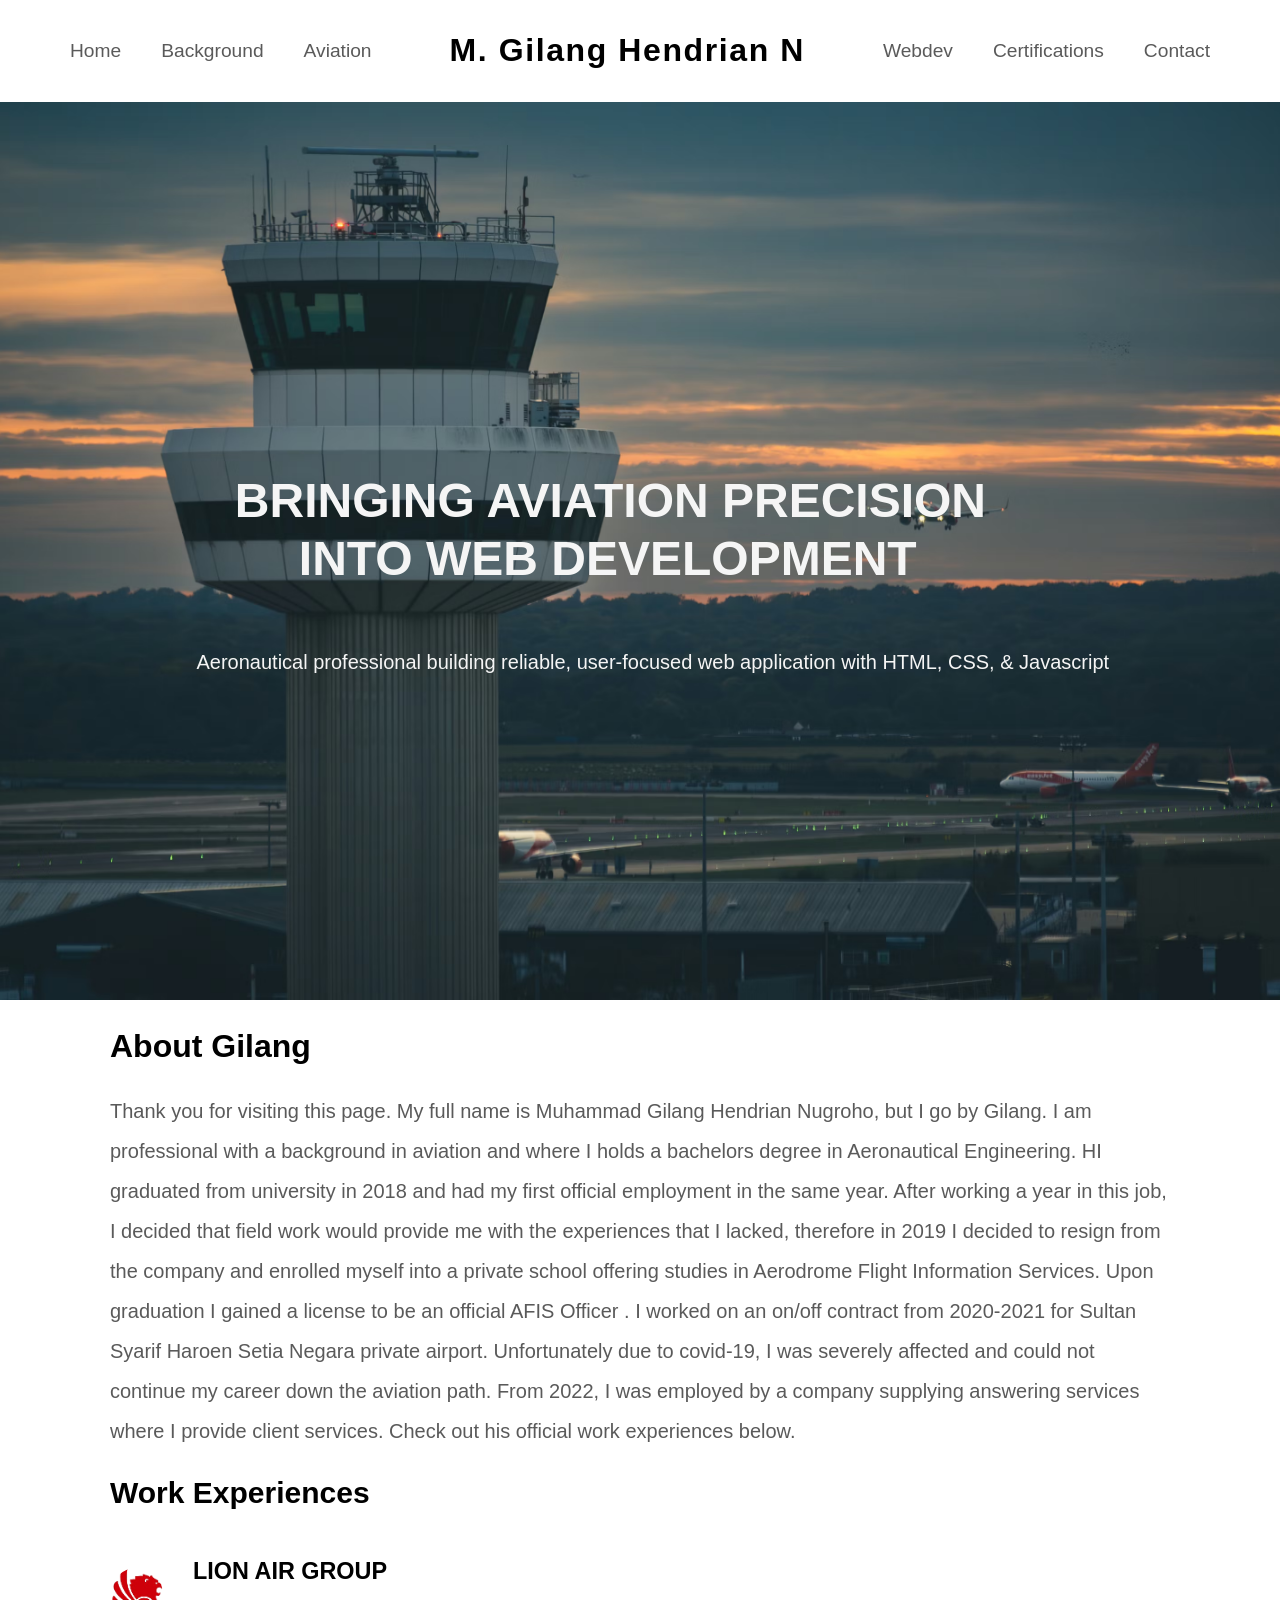
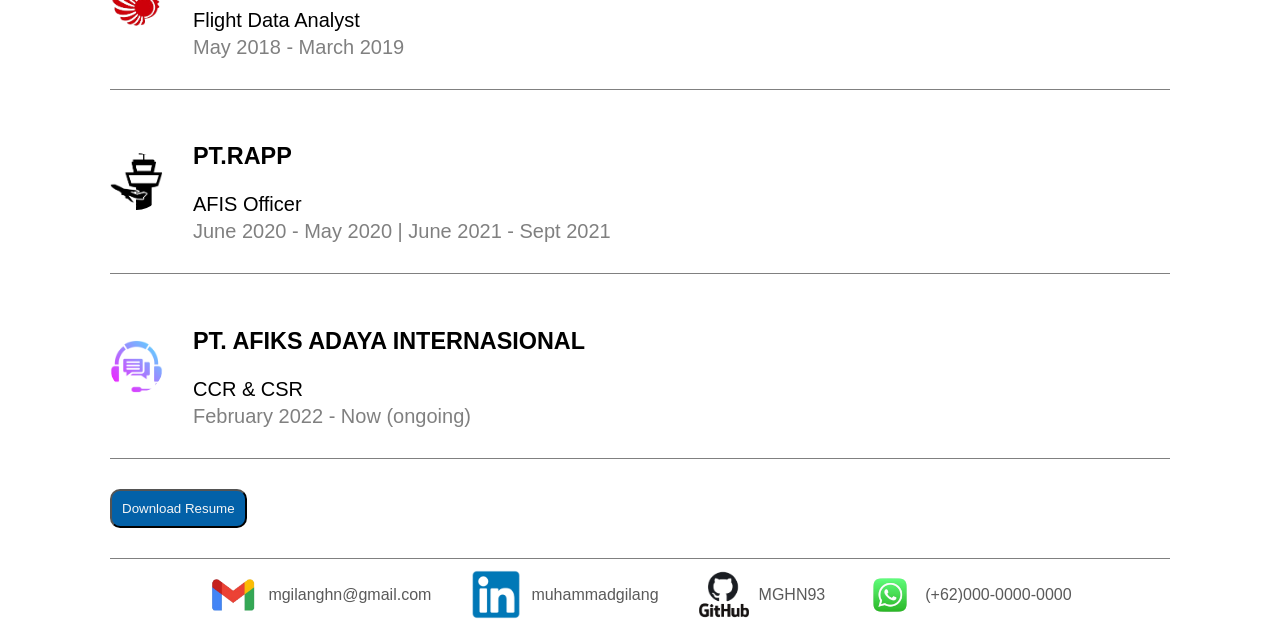
==== commit 152e1711: "exam update_final.part3" ====
--- a/index.html
+++ b/index.html
@@ -146,7 +146,7 @@
             </div>
 
             <div class="resume">
-                <a href="misc file/RESUME 3.0.pdf"><button>Download Resume</button></a>
+                <a href="misc file/RESUME 3.0.pdf" target="_blank"><button>Download Resume</button></a>
             </div>
 
 
@@ -186,7 +186,7 @@
             <div class="footer-item">
                 <img src="images/gmail.png" alt="gmail">
                 <div class="footer-text">
-                    <p>noemail@gmail.com</p>
+                    <p>mgilanghn@gmail.com</p>
                 </div>
             </div>
 
--- a/styles.css
+++ b/styles.css
@@ -110,10 +110,11 @@
     padding: 12px 16px;
 }
 
-.dropdown:hover .dropdown-content {
+.dropdown:hover .dropdown-content{
     display: block;
     cursor: pointer;
 }
+
 
 
 
@@ -327,6 +328,7 @@
     height: 160px;
     object-fit: cover;
     border-radius: 10px;
+    box-shadow: 0 6px 20px rgba(0, 0, 0, 0.1)
 }
 
 .aviation-item p {
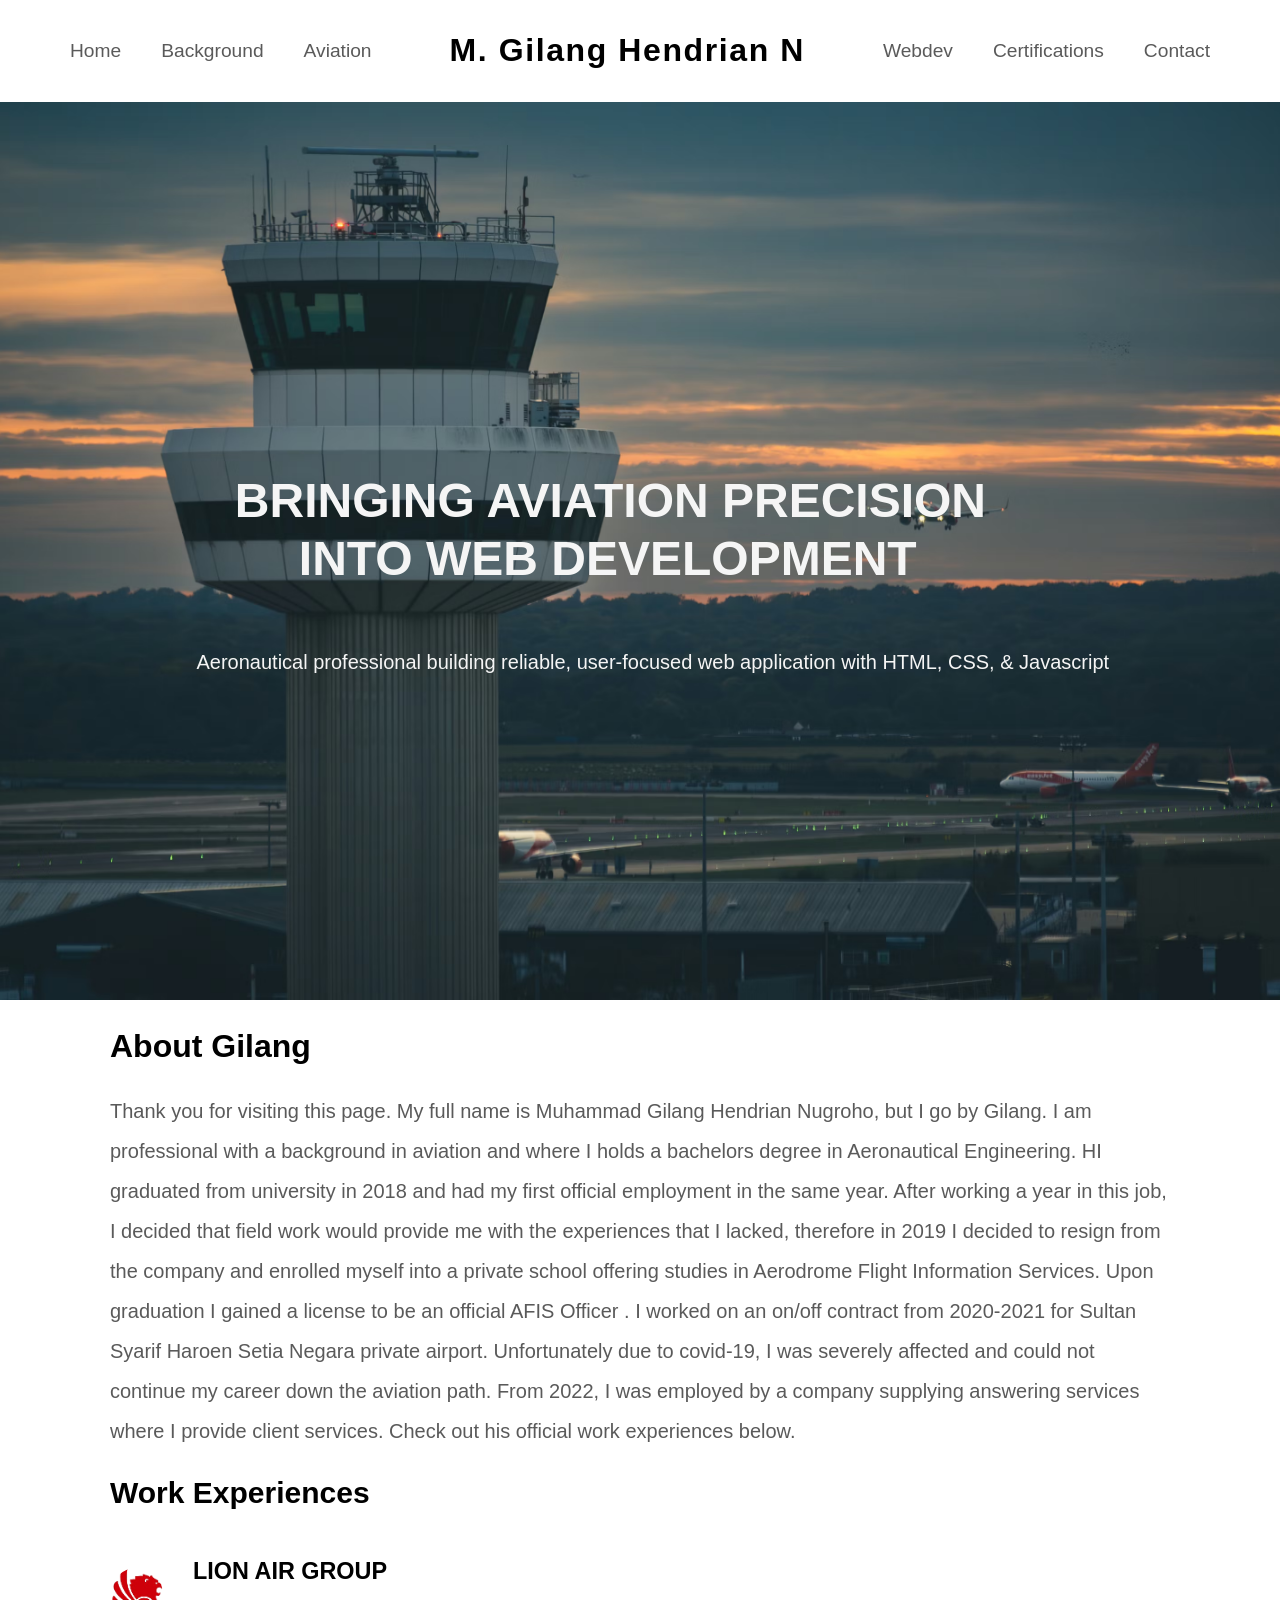
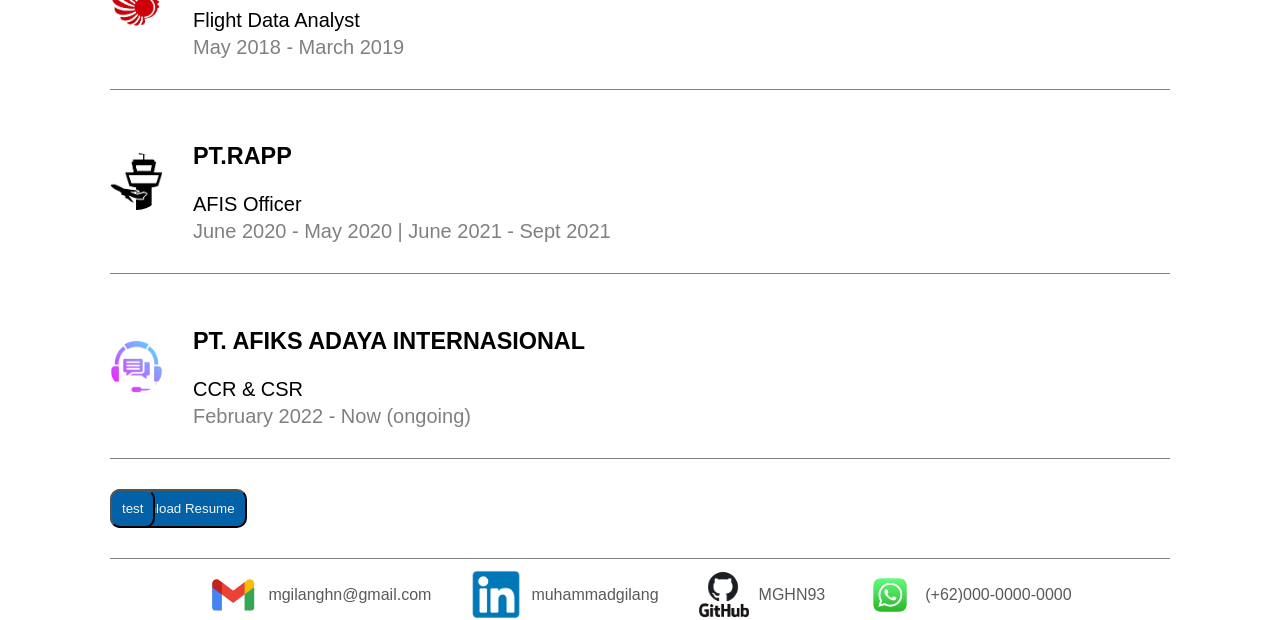
==== commit 933c8e38: "fixed video link" ====
--- a/index.html
+++ b/index.html
@@ -146,6 +146,7 @@
             </div>
 
             <div class="resume">
+                <button id="test">test</button>
                 <a href="misc file/RESUME 3.0.pdf" target="_blank"><button>Download Resume</button></a>
             </div>
 
--- a/styles.css
+++ b/styles.css
@@ -108,6 +108,7 @@
     min-width: 130px;
     box-shadow: 0px 8px 16px 0px rgba(0, 0, 0, 0.2);
     padding: 12px 16px;
+    
 }
 
 .dropdown:hover .dropdown-content{
@@ -294,6 +295,10 @@
     border-radius: 10px;
 }
 
+#test{
+    position: absolute;
+}
+
 .resume button:hover {
     background-color: whitesmoke;
     color: black;
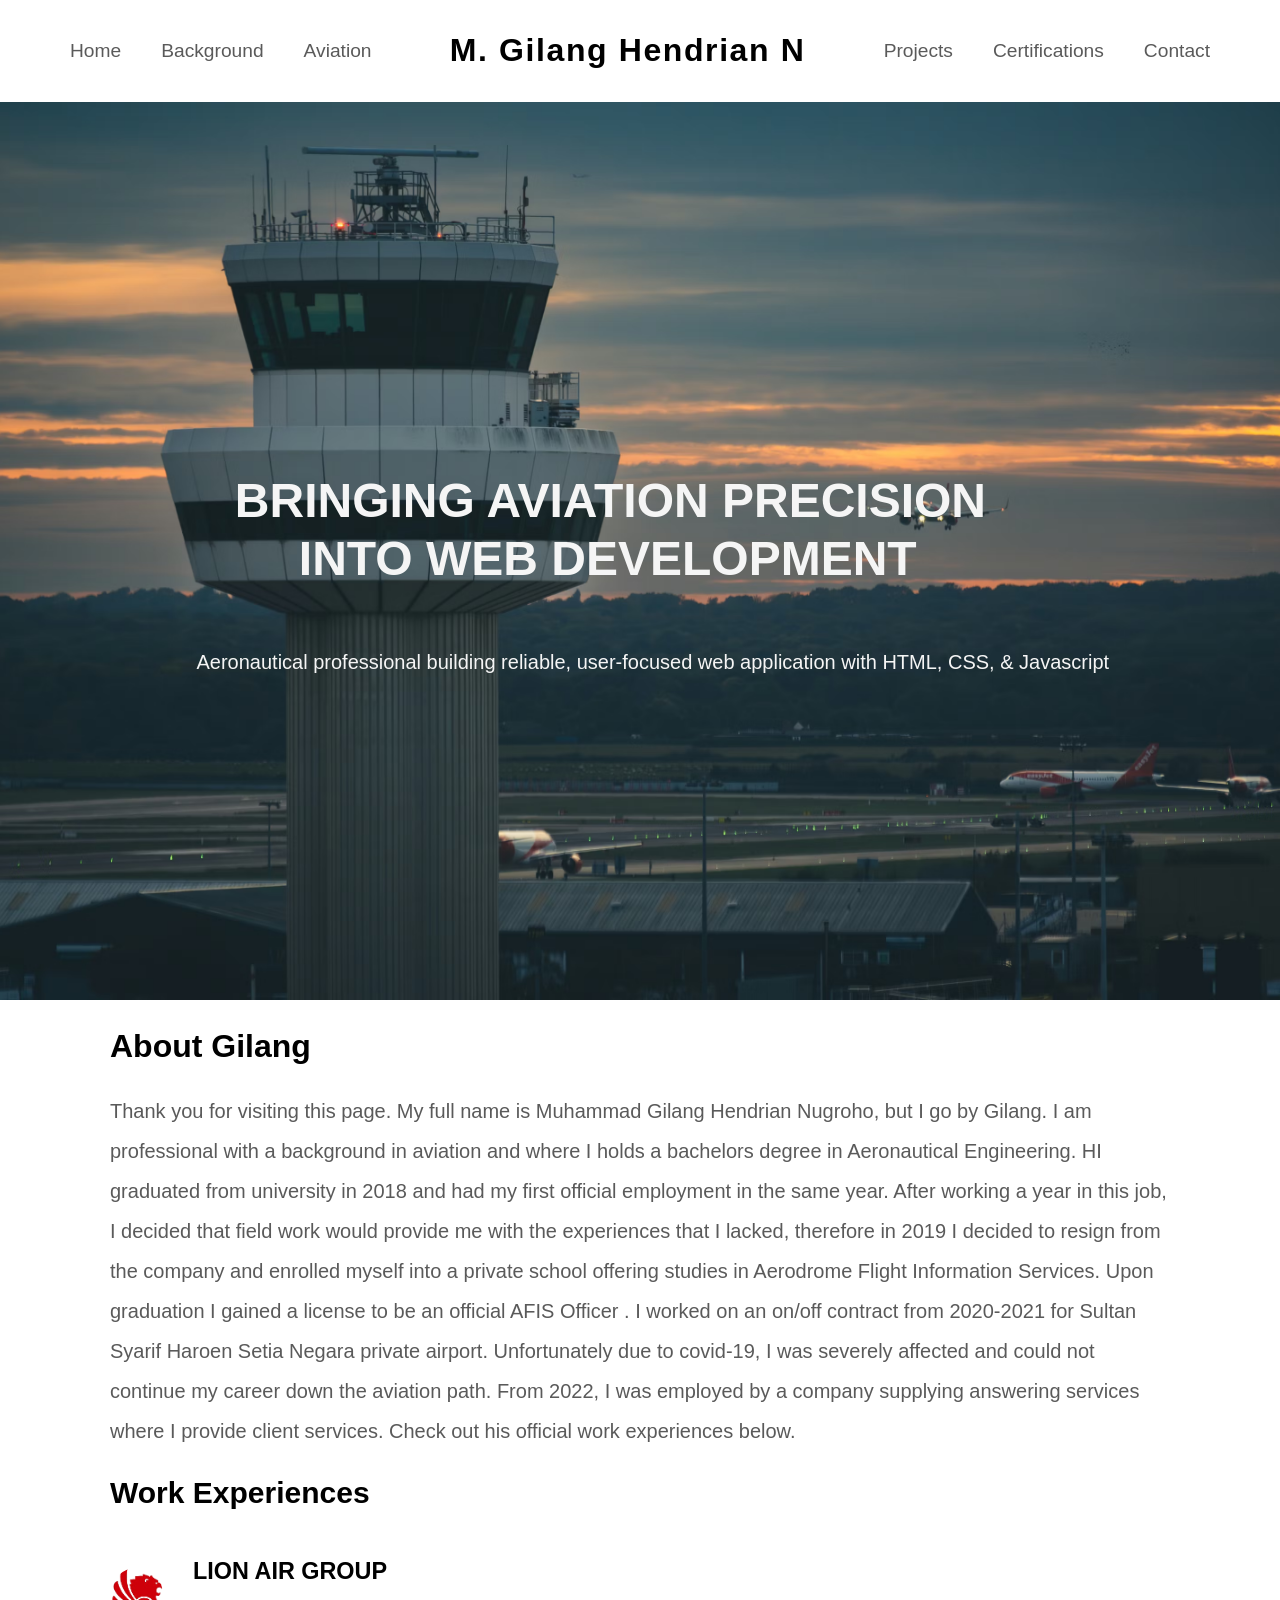
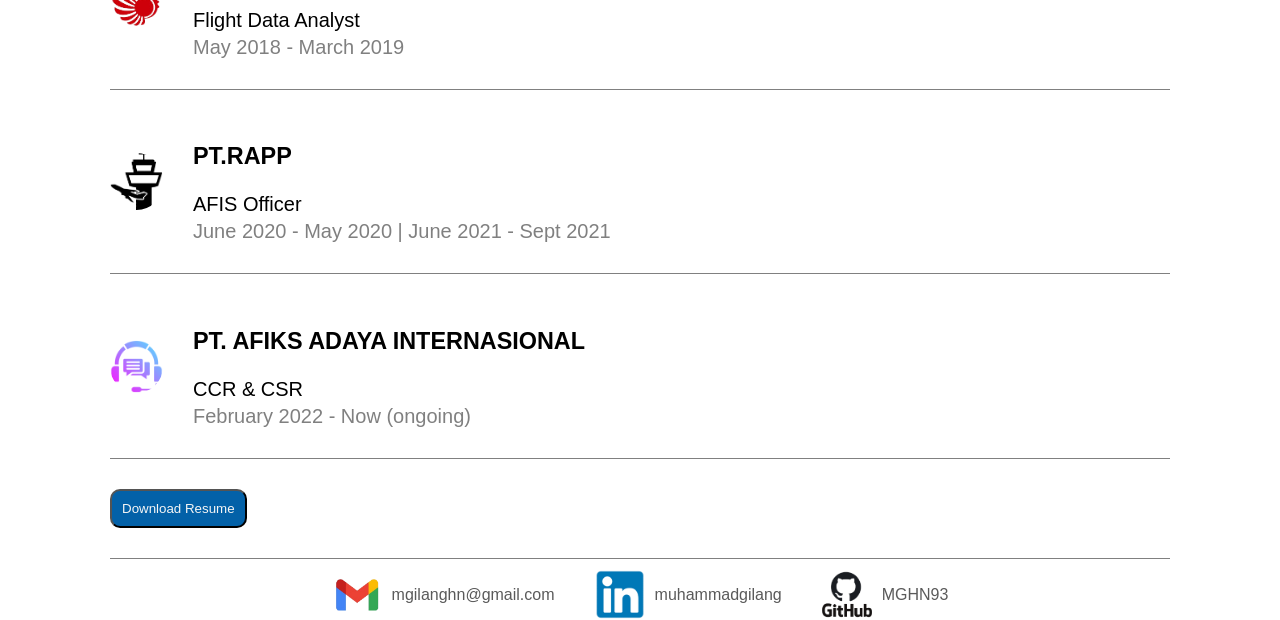
==== commit 5c4b67c7: "deployment changes 1" ====
--- a/index.html
+++ b/index.html
@@ -5,7 +5,7 @@
 <head>
     <meta charset="UTF-8">
     <meta name="viewport" content="width=device-width, initial-scale=1.0">
-    <title>Document</title>
+    <title>index | M. Gilang Hendrian N. </title>
     <link rel="stylesheet" href="styles.css">
 
 </head>
@@ -17,7 +17,7 @@
             <div class="nav-bar1">
                 <p><a href="index.html">Home</a></p>
                 <p><a href="#me">Background</a></p>
-                <p><a href="Aviation.html">Aviation</a></p>
+                <p><a href="aviation.html">Aviation</a></p>
             </div>
 
             <div class="name">
@@ -25,7 +25,7 @@
             </div>
 
             <div class="nav-bar2">
-                <p><a href="webdev.html">Webdev</a></p>
+                <p><a href="webdev.html">Projects</a></p>
                 <div class="dropdown">
                     <p>Certifications</p>
                     <div class="dropdown-content">
@@ -52,7 +52,7 @@
                     <a href="index.html">Home</a>
                     <a href="#me">Background</a>
                     <a href="Aviation.html">Aviation</a>
-                    <a href="webdev.html">Webdev</a>
+                    <a href="webdev.html">Projects</a>
                     <div class="mobile-links-dropdown" id="cert-toggle">
                         <span>Certifications +</span>
                         <div class="mobile-dropdown-content" id="cert-menu">
@@ -146,7 +146,7 @@
             </div>
 
             <div class="resume">
-                <button id="test">test</button>
+                <!-- <button id="test"></button> -->
                 <a href="misc file/RESUME 3.0.pdf" target="_blank"><button>Download Resume</button></a>
             </div>
 
@@ -204,13 +204,7 @@
                     <p>MGHN93</p>
                 </div>
             </div>
-            
-            <div class="footer-item">
-                <img src="images/WA.png" alt="WA">
-                <div class="footer-text">
-                    <p>(+62)000-0000-0000</p>
-                </div>
-            </div>
+        
             
         </div>
     </nav>
--- a/styles.css
+++ b/styles.css
@@ -447,7 +447,12 @@
     font-weight: bold;
 }
 
-
+.menu-icon,
+    .mobile-menu,
+    .close-btn,
+    .mobile-links {
+        display: none;
+    }
 
 @media screen and (max-width:768px) {
 
@@ -568,12 +573,9 @@
 
 }
 
+
+
 @media screen and (min-width:769px) {
 
-    .menu-icon,
-    .mobile-menu,
-    .close-btn,
-    .mobile-links {
-        display: none;
-    }
+    
 }
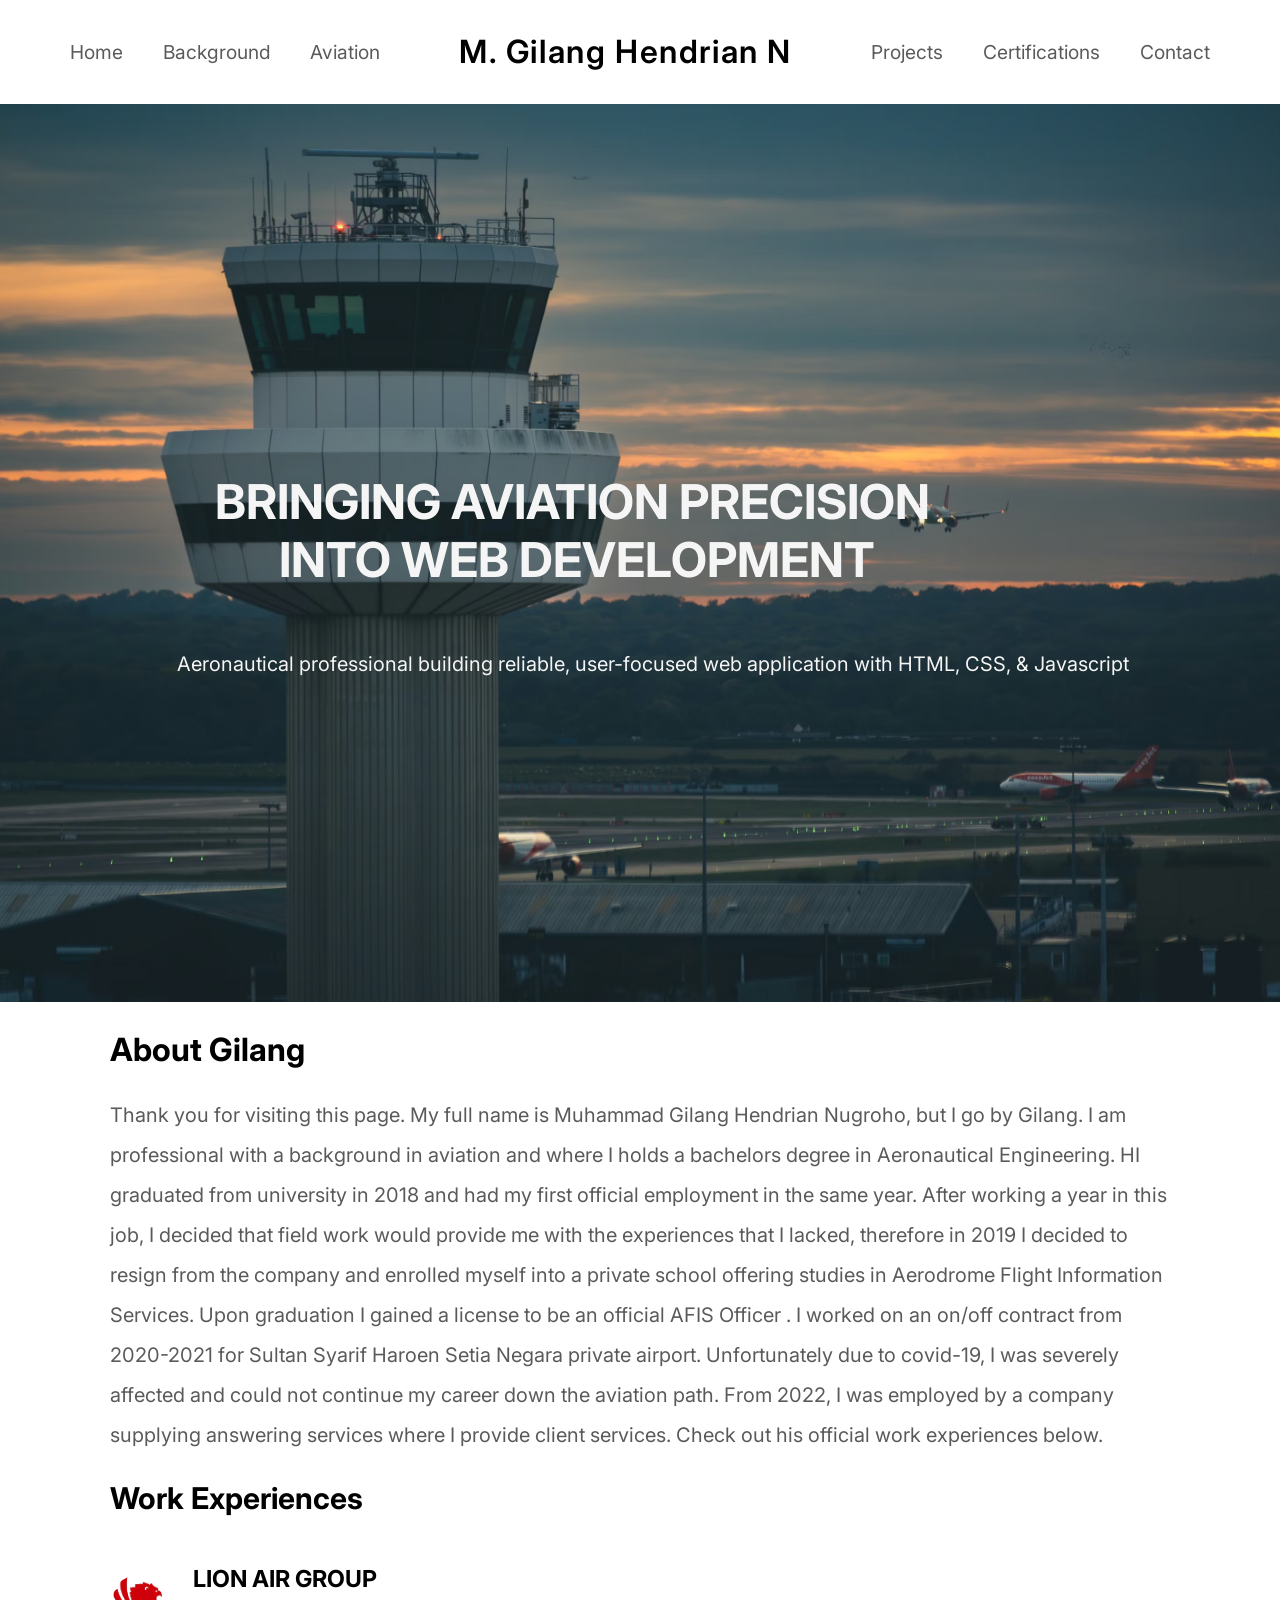
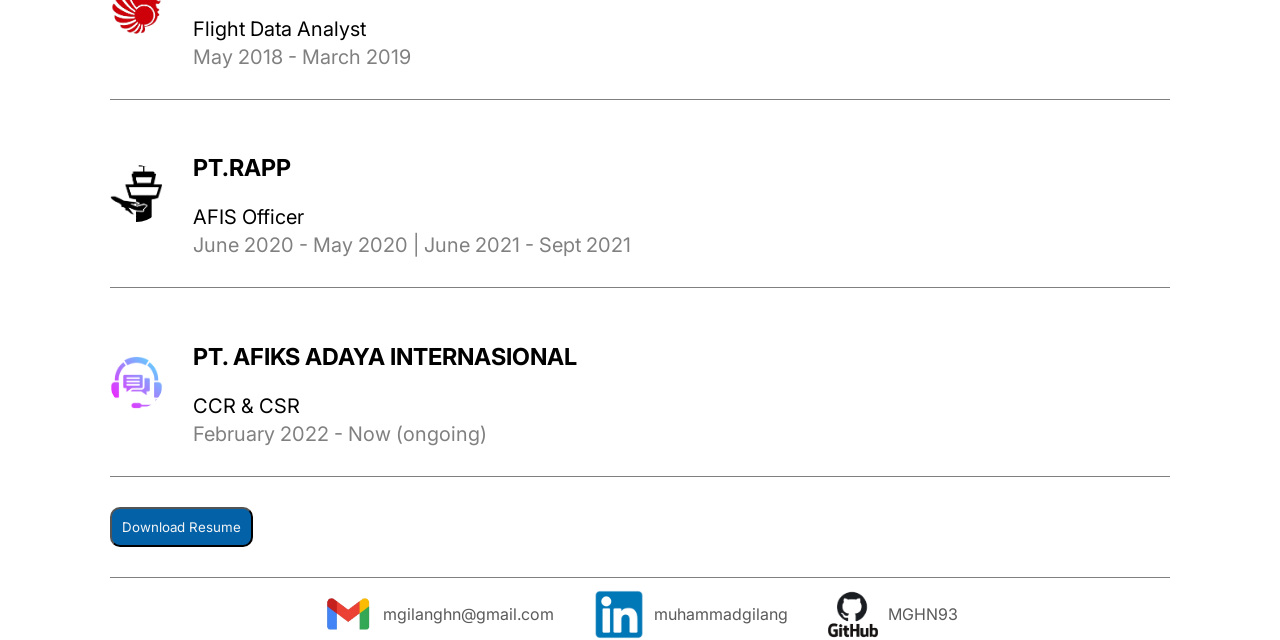
==== commit 95b59cb8: "another changes" ====
--- a/index.html
+++ b/index.html
@@ -7,6 +7,10 @@
     <meta name="viewport" content="width=device-width, initial-scale=1.0">
     <title>index | M. Gilang Hendrian N. </title>
     <link rel="stylesheet" href="styles.css">
+    <link rel="preconnect" href="https://fonts.googleapis.com">
+    <link rel="preconnect" href="https://fonts.gstatic.com" crossorigin>
+
+    <link href="https://fonts.googleapis.com/css2?family=Inter:wght@400;500;600;700;800&display=swap" rel="stylesheet">
 
 </head>
 
@@ -197,15 +201,15 @@
                     <p>muhammadgilang</p>
                 </div>
             </div>
-            
+
             <div class="footer-item">
                 <img src="images/github.png" alt="github">
                 <div class="footer-text">
                     <p>MGHN93</p>
                 </div>
             </div>
-        
-            
+
+
         </div>
     </nav>
 
--- a/styles.css
+++ b/styles.css
@@ -6,7 +6,7 @@
 }
 
 * {
-    font-family: sans-serif;
+    font-family: "Inter", sans-serif;
     box-sizing: border-box;
 }
 
@@ -108,10 +108,10 @@
     min-width: 130px;
     box-shadow: 0px 8px 16px 0px rgba(0, 0, 0, 0.2);
     padding: 12px 16px;
-    
-}
-
-.dropdown:hover .dropdown-content{
+
+}
+
+.dropdown:hover .dropdown-content {
     display: block;
     cursor: pointer;
 }
@@ -144,8 +144,8 @@
     align-items: center;
 }
 
-.footer-item{
- 
+.footer-item {
+
     display: flex;
     justify-content: center;
     align-items: center;
@@ -153,7 +153,7 @@
     padding-top: 10px;
 }
 
-.footer-item img{
+.footer-item img {
     width: 50px;
 }
 
@@ -243,7 +243,7 @@
 /* WORK EXPERIENCES SECTIONS */
 
 .work-experience {
-    
+
     font-size: clamp(.875rem, 3vw, 1.25rem);
     margin: 0 auto;
     padding: 0 20px;
@@ -288,14 +288,14 @@
     padding-bottom: 30px;
 }
 
-.resume button{
+.resume button {
     background-color: var(--primary);
     color: whitesmoke;
     padding: 10px;
     border-radius: 10px;
 }
 
-#test{
+#test {
     position: absolute;
 }
 
@@ -410,7 +410,7 @@
     display: grid;
     grid-template-columns: repeat(auto-fit, minmax(280px, 1fr));
     gap: 30px;
-    padding:30px 0 30px 0;
+    padding: 30px 0 30px 0;
 }
 
 .project-card {
@@ -448,11 +448,11 @@
 }
 
 .menu-icon,
-    .mobile-menu,
-    .close-btn,
-    .mobile-links {
-        display: none;
-    }
+.mobile-menu,
+.close-btn,
+.mobile-links {
+    display: none;
+}
 
 @media screen and (max-width:768px) {
 
@@ -528,6 +528,7 @@
     }
 
     .close-btn {
+        display: block;
         position: absolute;
         top: 20px;
         left: 20px;
@@ -571,11 +572,30 @@
         flex-direction: column;
     }
 
-}
-
-
-
-@media screen and (min-width:769px) {
-
-    
-}+    .aviation-item {
+        flex-direction: column;
+        align-items: flex-start;
+        text-align: left;
+    }
+
+    .aviation-item img {
+        width: 100%;
+        height: auto;
+    }
+
+.footer-bar {
+        flex-direction: column;
+        gap: 10px;
+    }
+
+    .footer-item {
+        width: 100%;
+        justify-content: flex-start;
+    }
+
+
+}
+
+
+
+@media screen and (min-width:769px) {}
